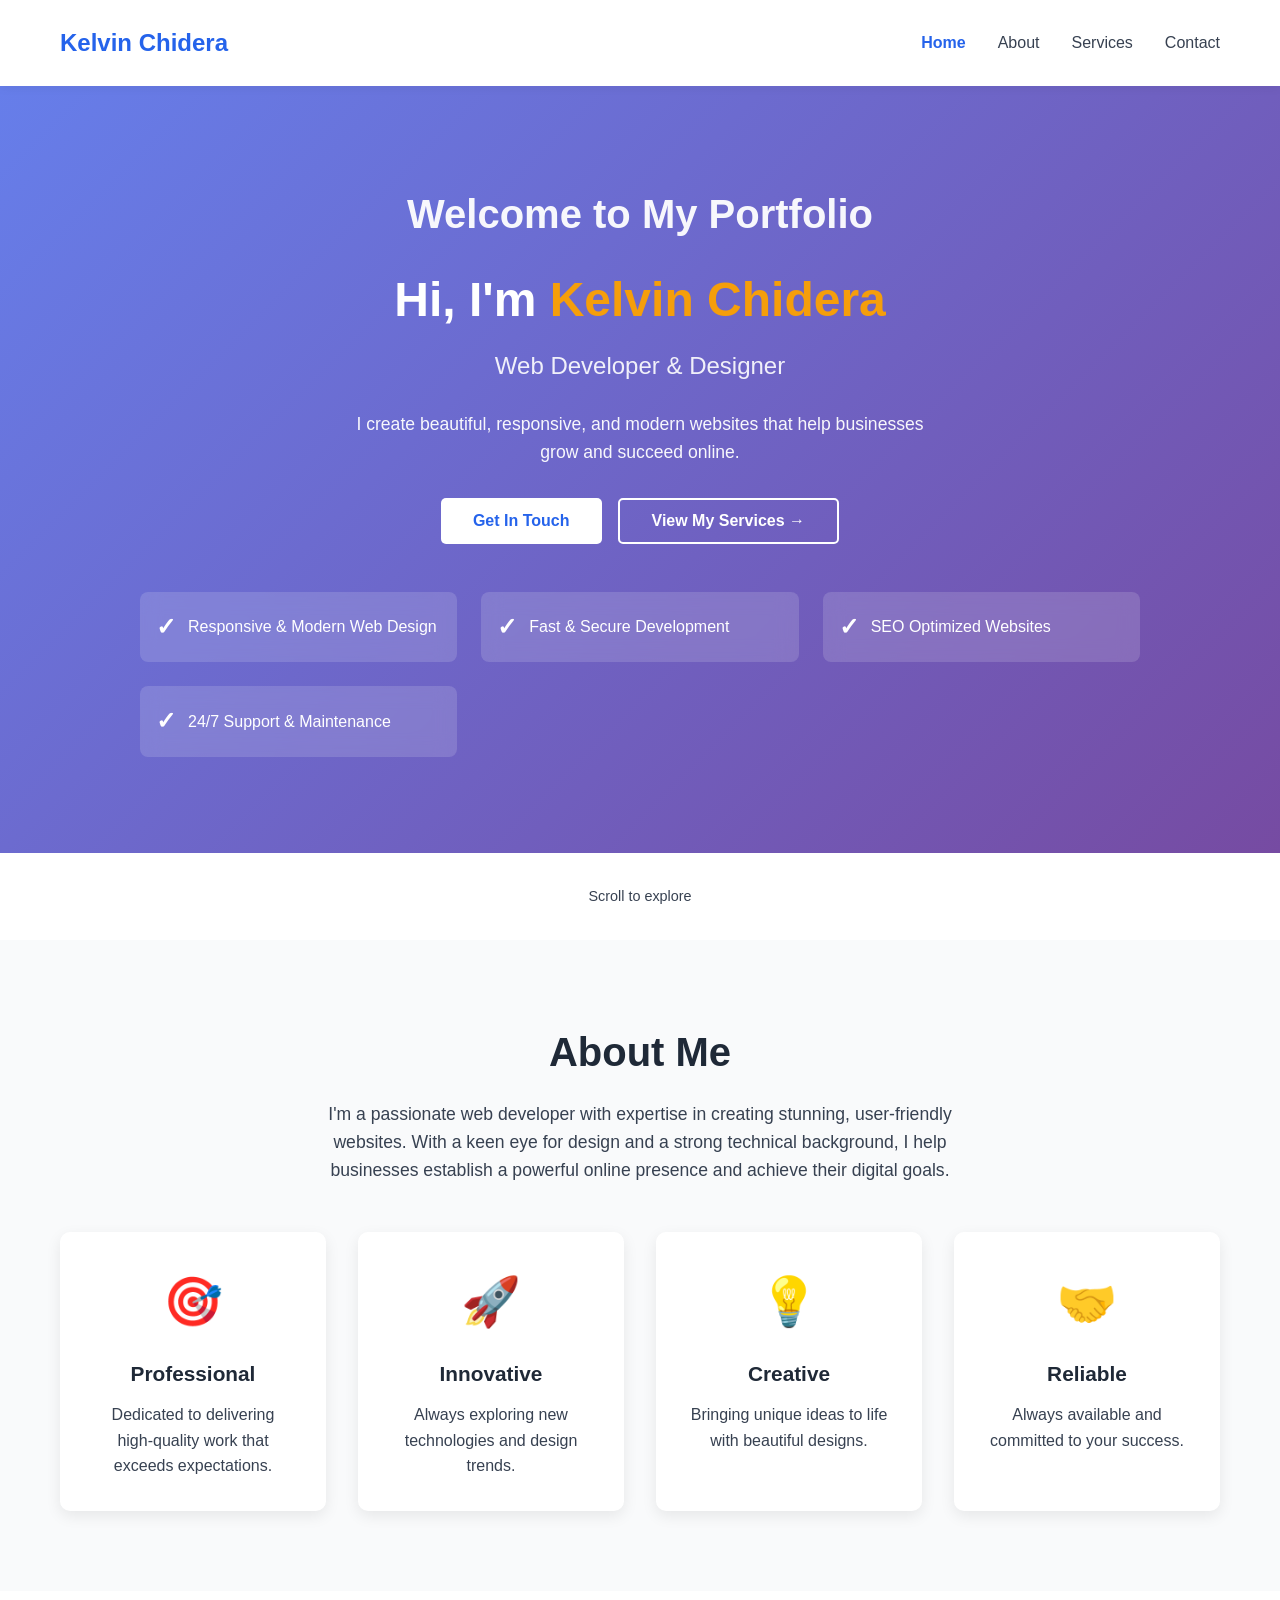
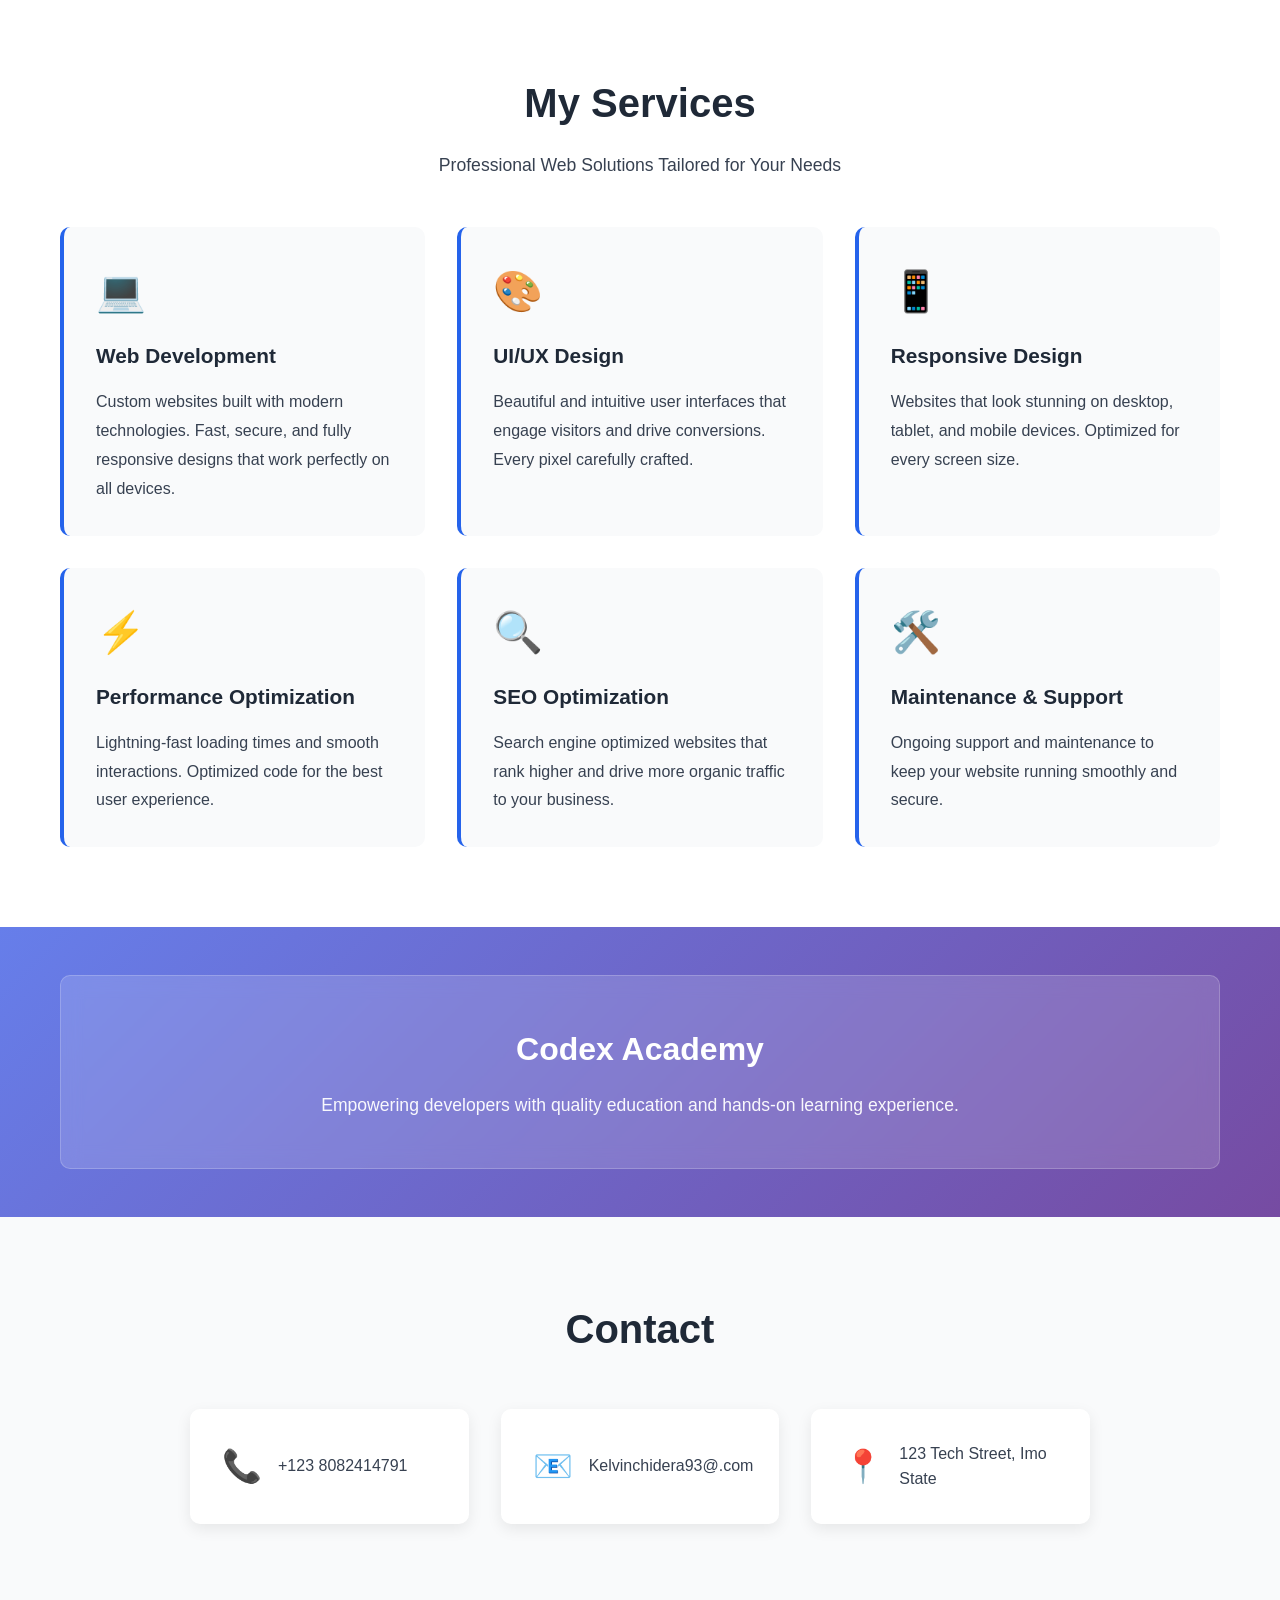
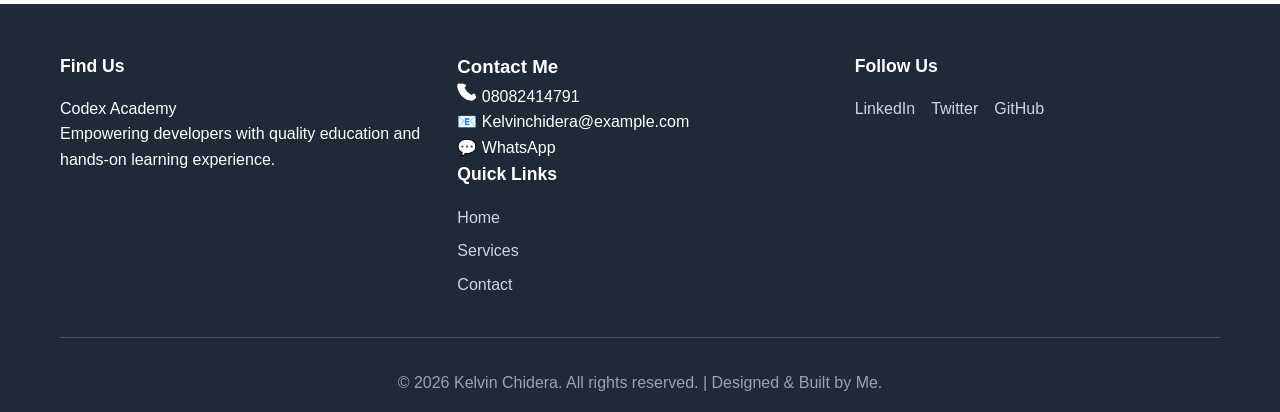
==== kelvin-portfolio/index.html @ 3f38eb5c "Update email address in index.html" ====
<!DOCTYPE html>
<html lang="en">
<head>
    <meta charset="UTF-8">
    <meta name="viewport" content="width=device-width, initial-scale=1.0">
    <meta name="description" content="Kelvin Chidera - Web Developer & Designer creating beautiful, responsive websites">
    <title>Kelvin Chidera - Web Developer & Designer Portfolio</title>
    <link rel="stylesheet" href="css/style.css">
</head>
    <body>
<body>
    <!-- Navigation -->
    <nav class="navbar">
        <div class="container">
            <div class="nav-wrapper">
                <div class="logo">Kelvin Chidera</div>
                <ul class="nav-menu">
                    <li><a href="#home">Home</a></li>
                    <li><a href="#about">About</a></li>
                    <li><a href="#services">Services</a></li>
                    <li><a href="#contact">Contact</a></li>
                </ul>
            </div>
        </div>
    </nav>

    <!-- Hero Section -->
    <section id="home" class="hero">
        <div class="container">
            <div class="hero-content">
                <h1 class="hero-title">Welcome to My Portfolio</h1>
                <p class="hero-subtitle">Hi, I'm <span>Kelvin Chidera</span></p>
                <p class="hero-description">Web Developer & Designer</p>
                <p class="hero-text">I create beautiful, responsive, and modern websites that help businesses grow and succeed online.</p>
                
                <div class="hero-buttons">
                    <button class="btn btn-primary">Get In Touch</button>
                    <button class="btn btn-secondary">View My Services →</button>
                </div>

                <div class="hero-features">
                    <div class="feature-item">
                        <span class="checkmark">✓</span>
                        <span>Responsive & Modern Web Design</span>
                    </div>
                    <div class="feature-item">
                        <span class="checkmark">✓</span>
                        <span>Fast & Secure Development</span>
                    </div>
                    <div class="feature-item">
                        <span class="checkmark">✓</span>
                        <span>SEO Optimized Websites</span>
                    </div>
                    <div class="feature-item">
                        <span class="checkmark">✓</span>
                        <span>24/7 Support & Maintenance</span>
                    </div>
                </div>
            </div>
        </div>
    </section>

    <!-- Scroll Indicator -->
    <div class="scroll-indicator">Scroll to explore</div>

    <!-- About Section -->
    <section id="about" class="about">
        <div class="container">
            <h2>About Me</h2>
            <p class="section-intro">I'm a passionate web developer with expertise in creating stunning, user-friendly websites. With a keen eye for design and a strong technical background, I help businesses establish a powerful online presence and achieve their digital goals.</p>
            
            <div class="about-grid">
                <div class="about-card">
                    <div class="icon">🎯</div>
                    <h3>Professional</h3>
                    <p>Dedicated to delivering high-quality work that exceeds expectations.</p>
                </div>
                <div class="about-card">
                    <div class="icon">🚀</div>
                    <h3>Innovative</h3>
                    <p>Always exploring new technologies and design trends.</p>
                </div>
                <div class="about-card">
                    <div class="icon">💡</div>
                    <h3>Creative</h3>
                    <p>Bringing unique ideas to life with beautiful designs.</p>
                </div>
                <div class="about-card">
                    <div class="icon">🤝</div>
                    <h3>Reliable</h3>
                    <p>Always available and committed to your success.</p>
                </div>
            </div>
        </div>
    </section>

    <!-- Services Section -->
    <section id="services" class="services">
        <div class="container">
            <h2>My Services</h2>
            <p class="section-intro">Professional Web Solutions Tailored for Your Needs</p>
            
            <div class="services-grid">
                <div class="service-card">
                    <div class="service-icon">💻</div>
                    <h3>Web Development</h3>
                    <p>Custom websites built with modern technologies. Fast, secure, and fully responsive designs that work perfectly on all devices.</p>
                </div>
                <div class="service-card">
                    <div class="service-icon">🎨</div>
                    <h3>UI/UX Design</h3>
                    <p>Beautiful and intuitive user interfaces that engage visitors and drive conversions. Every pixel carefully crafted.</p>
                </div>
                <div class="service-card">
                    <div class="service-icon">📱</div>
                    <h3>Responsive Design</h3>
                    <p>Websites that look stunning on desktop, tablet, and mobile devices. Optimized for every screen size.</p>
                </div>
                <div class="service-card">
                    <div class="service-icon">⚡</div>
                    <h3>Performance Optimization</h3>
                    <p>Lightning-fast loading times and smooth interactions. Optimized code for the best user experience.</p>
                </div>
                <div class="service-card">
                    <div class="service-icon">🔍</div>
                    <h3>SEO Optimization</h3>
                    <p>Search engine optimized websites that rank higher and drive more organic traffic to your business.</p>
                </div>
                <div class="service-card">
                    <div class="service-icon">🛠️</div>
                    <h3>Maintenance & Support</h3>
                    <p>Ongoing support and maintenance to keep your website running smoothly and secure.</p>
                </div>
            </div>
        </div>
    </section>

    <!-- Featured Section -->
    <section class="featured">
        <div class="container">
            <div class="featured-card">
                <h3>Codex Academy</h3>
                <p>Empowering developers with quality education and hands-on learning experience.</p>
            </div>
        </div>
    </section>

    <!-- Contact Section -->
    <section id="contact" class="contact">
        <div class="container">
            <h2>Contact</h2>
            <div class="contact-info">
                <div class="contact-item">
                    <span class="contact-icon">📞</span>
                    <span>+123 8082414791</span>
                </div>
                <div class="contact-item">
                    <span class="contact-icon">📧</span>
                    <span>Kelvinchidera93@.com</span>
                    
                </div>
                <div class="contact-item">
                    <span class="contact-icon">📍</span>
                    <span>123 Tech Street, Imo State</span>
                </div>
            </div>
        </div>
    </section>
   
    <!-- Footer -->
    <footer class="footer">
        <div class="container">
            <div class="footer-content">
                <div class="footer-section">
                    <h4>Find Us</h4>
                    <p>Codex Academy<br>Empowering developers with quality education and hands-on learning experience.</p>
                </div>
                <div class="footer-section">
                    <footer>

<h3>Contact Me</h3>

<p>
  <!-- Phone Icon -->
  <svg xmlns="http://www.w3.org/2000/svg"
  width="20" height="20"
  fill="currentColor"
  viewBox="0 0 16 16">
    <path d="M3.654 1.328a.678.678 0 0 1 .737-.15l2.522 1.01c.329.132.445.52.263.82l-1.096 1.83a11.72 11.72 0 0 0 5.516 5.516l1.83-1.096a.678.678 0 0 1 .82.263l1.01 2.522a.678.678 0 0 1-.15.737l-1.272 1.272c-.74.74-1.846 1.065-2.877.702C6.548 15.114.886 9.452.298 4.03c-.363-1.03-.038-2.137.702-2.877L3.654 1.328z"/>
  </svg>

  08082414791
</p>

<p>
  <!-- Email Icon -->
  📧 Kelvinchidera@example.com
</p>

<p>
  <!-- WhatsApp Icon -->
  💬 WhatsApp
</p>

</footer>
                    <h4>Quick Links</h4>
                    <ul>
                        <li><a href="#home">Home</a></li>
                        <li><a href="#services">Services</a></li>
                        <li><a href="#contact">Contact</a></li>
                    </ul>
                </div>
                <div class="footer-section">
                    <h4>Follow Us</h4>
                    <div class="social-links">
                        <a href="#">LinkedIn</a>
                        <a href="#">Twitter</a>
                        <a href="#">GitHub</a>
                    </div>
                </div>
            </div>
            <div class="footer-bottom">
                <p>&copy; 2026 Kelvin Chidera. All rights reserved. | Designed & Built by Me.</p>
            </div>
        </div>
    </footer>

    <script src="js/script.js"></script>
</body>
</html>
---- kelvin-portfolio/css/style.css ----
* {
    margin: 0;
    padding: 0;
    box-sizing: border-box;
}

:root {
    --primary-color: #2563eb;
    --primary-dark: #1e40af;
    --secondary-color: #1f2937;
    --accent-color: #f59e0b;
    --text-color: #374151;
    --light-bg: #f9fafb;
    --border-color: #e5e7eb;
    --white: #ffffff;
}

body {
    font-family: 'Segoe UI', Tahoma, Geneva, Verdana, sans-serif;
    line-height: 1.6;
    color: var(--text-color);
    background-color: var(--white);
}

.container {
    max-width: 1200px;
    margin: 0 auto;
    padding: 0 20px;
}

/* Navigation Bar */
.navbar {
    background: var(--white);
    box-shadow: 0 2px 10px rgba(0, 0, 0, 0.05);
    position: sticky;
    top: 0;
    z-index: 1000;
}

.nav-wrapper {
    display: flex;
    justify-content: space-between;
    align-items: center;
    padding: 1.5rem 0;
}

.logo {
    font-size: 1.5rem;
    font-weight: 700;
    color: var(--primary-color);
}

.nav-menu {
    display: flex;
    list-style: none;
    gap: 2rem;
}

.nav-menu a {
    text-decoration: none;
    color: var(--text-color);
    font-weight: 500;
    transition: color 0.3s ease;
}

.nav-menu a:hover {
    color: var(--primary-color);
}

/* Hero Section */
.hero {
    background: linear-gradient(135deg, #667eea 0%, #764ba2 100%);
    color: var(--white);
    padding: 6rem 0;
    text-align: center;
}

.hero-content {
    animation: fadeInUp 0.8s ease-out;
}

.hero-title {
    font-size: 2.5rem;
    margin-bottom: 1rem;
    opacity: 0.95;
}

.hero-subtitle {
    font-size: 3rem;
    font-weight: 700;
    margin-bottom: 0.5rem;
}

.hero-subtitle span {
    color: var(--accent-color);
}

.hero-description {
    font-size: 1.5rem;
    margin-bottom: 1.5rem;
    opacity: 0.9;
}

.hero-text {
    font-size: 1.1rem;
    margin-bottom: 2rem;
    max-width: 600px;
    margin-left: auto;
    margin-right: auto;
    opacity: 0.95;
}

.hero-buttons {
    display: flex;
    gap: 1rem;
    justify-content: center;
    margin-bottom: 3rem;
    flex-wrap: wrap;
}

.btn {
    padding: 0.75rem 2rem;
    border: none;
    border-radius: 5px;
    font-size: 1rem;
    font-weight: 600;
    cursor: pointer;
    transition: all 0.3s ease;
}

.btn-primary {
    background: var(--white);
    color: var(--primary-color);
}

.btn-primary:hover {
    transform: translateY(-2px);
    box-shadow: 0 10px 25px rgba(0, 0, 0, 0.2);
}

.btn-secondary {
    background: transparent;
    color: var(--white);
    border: 2px solid var(--white);
}

.btn-secondary:hover {
    background: var(--white);
    color: var(--primary-color);
    transform: translateY(-2px);
}

.hero-features {
    display: grid;
    grid-template-columns: repeat(auto-fit, minmax(250px, 1fr));
    gap: 1.5rem;
    margin-top: 3rem;
    max-width: 1000px;
    margin-left: auto;
    margin-right: auto;
}

.feature-item {
    display: flex;
    align-items: center;
    gap: 0.75rem;
    background: rgba(255, 255, 255, 0.15);
    padding: 1rem;
    border-radius: 8px;
    backdrop-filter: blur(10px);
}

.checkmark {
    font-size: 1.5rem;
    font-weight: bold;
}

/* Scroll Indicator */
.scroll-indicator {
    text-align: center;
    padding: 2rem;
    color: var(--text-color);
    font-size: 0.9rem;
    animation: bounce 2s infinite;
}

@keyframes bounce {
    0%, 100% { transform: translateY(0); }
    50% { transform: translateY(10px); }
}

/* About Section */
.about {
    padding: 5rem 0;
    background: var(--light-bg);
}

.about h2 {
    font-size: 2.5rem;
    margin-bottom: 1rem;
    color: var(--secondary-color);
    text-align: center;
}

.section-intro {
    text-align: center;
    font-size: 1.1rem;
    max-width: 700px;
    margin: 0 auto 3rem;
    color: var(--text-color);
}

.about-grid {
    display: grid;
    grid-template-columns: repeat(auto-fit, minmax(250px, 1fr));
    gap: 2rem;
}

.about-card {
    background: var(--white);
    padding: 2rem;
    border-radius: 10px;
    text-align: center;
    box-shadow: 0 5px 15px rgba(0, 0, 0, 0.08);
    transition: transform 0.3s ease;
}

.about-card:hover {
    transform: translateY(-5px);
}

.icon {
    font-size: 3rem;
    margin-bottom: 1rem;
}

.about-card h3 {
    color: var(--secondary-color);
    margin-bottom: 0.75rem;
    font-size: 1.3rem;
}

.about-card p {
    color: var(--text-color);
    line-height: 1.6;
}

/* Services Section */
.services {
    padding: 5rem 0;
    background: var(--white);
}

.services h2 {
    font-size: 2.5rem;
    margin-bottom: 1rem;
    color: var(--secondary-color);
    text-align: center;
}

.services-grid {
    display: grid;
    grid-template-columns: repeat(auto-fit, minmax(300px, 1fr));
    gap: 2rem;
    margin-top: 3rem;
}

.service-card {
    background: var(--light-bg);
    padding: 2rem;
    border-radius: 10px;
    border-left: 4px solid var(--primary-color);
    transition: all 0.3s ease;
}

.service-card:hover {
    box-shadow: 0 10px 30px rgba(0, 0, 0, 0.1);
    transform: translateY(-5px);
}

.service-icon {
    font-size: 2.5rem;
    margin-bottom: 1rem;
}

.service-card h3 {
    color: var(--secondary-color);
    margin-bottom: 1rem;
    font-size: 1.3rem;
}

.service-card p {
    color: var(--text-color);
    line-height: 1.8;
}

/* Featured Section */
.featured {
    background: linear-gradient(135deg, #667eea 0%, #764ba2 100%);
    padding: 3rem 0;
}

.featured-card {
    background: rgba(255, 255, 255, 0.15);
    backdrop-filter: blur(10px);
    padding: 3rem;
    border-radius: 10px;
    text-align: center;
    color: var(--white);
    border: 1px solid rgba(255, 255, 255, 0.2);
}

.featured-card h3 {
    font-size: 2rem;
    margin-bottom: 1rem;
}

.featured-card p {
    font-size: 1.1rem;
    opacity: 0.95;
}

/* Contact Section */
.contact {
    padding: 5rem 0;
    background: var(--light-bg);
}

.contact h2 {
    font-size: 2.5rem;
    margin-bottom: 3rem;
    color: var(--secondary-color);
    text-align: center;
}

.contact-info {
    display: grid;
    grid-template-columns: repeat(auto-fit, minmax(250px, 1fr));
    gap: 2rem;
    max-width: 900px;
    margin: 0 auto;
}

.contact-item {
    display: flex;
    align-items: center;
    gap: 1rem;
    background: var(--white);
    padding: 2rem;
    border-radius: 10px;
    box-shadow: 0 5px 15px rgba(0, 0, 0, 0.08);
}

.contact-icon {
    font-size: 2rem;
}

/* Footer */
.footer {
    background: var(--secondary-color);
    color: var(--white);
    padding: 3rem 0 1rem;
}

.footer-content {
    display: grid;
    grid-template-columns: repeat(auto-fit, minmax(250px, 1fr));
    gap: 2rem;
    margin-bottom: 2rem;
}

.footer-section h4 {
    margin-bottom: 1rem;
    font-size: 1.1rem;
}

.footer-section ul {
    list-style: none;
}

.footer-section a {
    color: #d1d5db;
    text-decoration: none;
    transition: color 0.3s ease;
    display: inline-block;
    margin-bottom: 0.5rem;
}

.footer-section a:hover {
    color: var(--accent-color);
}

.social-links {
    display: flex;
    gap: 1rem;
}

.footer-bottom {
    text-align: center;
    padding-top: 2rem;
    border-top: 1px solid #4b5563;
    color: #9ca3af;
}

/* Animations */
@keyframes fadeInUp {
    from {
        opacity: 0;
        transform: translateY(30px);
    }
    to {
        opacity: 1;
        transform: translateY(0);
    }
}

/* Responsive Design */
@media (max-width: 768px) {
    .nav-menu {
        gap: 1rem;
        font-size: 0.9rem;
    }

    .hero {
        padding: 4rem 0;
    }

    .hero-title {
        font-size: 2rem;
    }

    .hero-subtitle {
        font-size: 2rem;
    }

    .hero-description {
        font-size: 1.2rem;
    }

    .hero-buttons {
        flex-direction: column;
    }

    .btn {
        width: 100%;
    }

    .about h2,
    .services h2,
    .contact h2 {
        font-size: 2rem;
    }

    .about-grid,
    .services-grid {
        grid-template-columns: 1fr;
    }

    .hero-features {
        grid-template-columns: 1fr;
    }
}

@media (max-width: 480px) {
    .logo {
        font-size: 1.2rem;
    }

    .nav-menu {
        display: none;
    }

    .hero-title {
        font-size: 1.5rem;
    }

    .hero-subtitle {
        font-size: 1.8rem;
    }

    .hero-description {
        font-size: 1rem;
    }

    .about h2,
    .services h2,
    .contact h2 {
        font-size: 1.5rem;
    }

    .featured-card {
        padding: 2rem;
    }
}
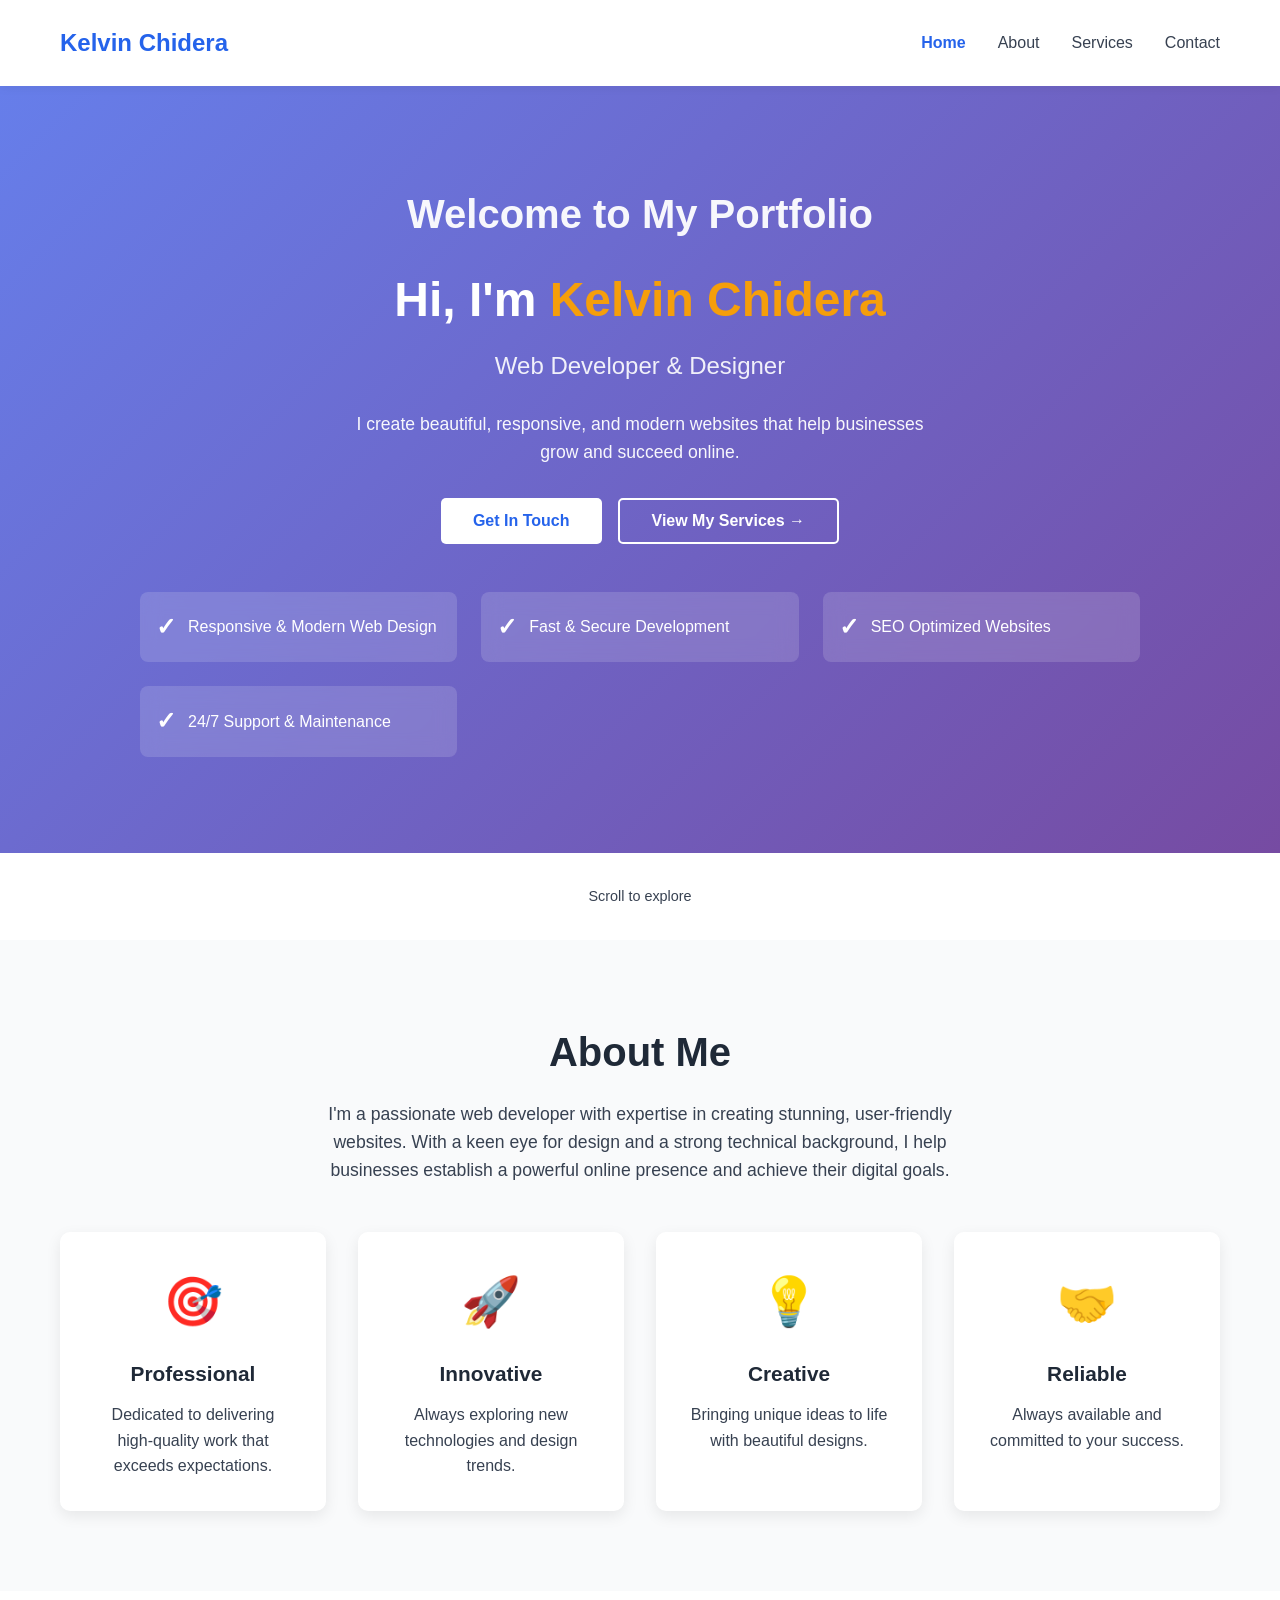
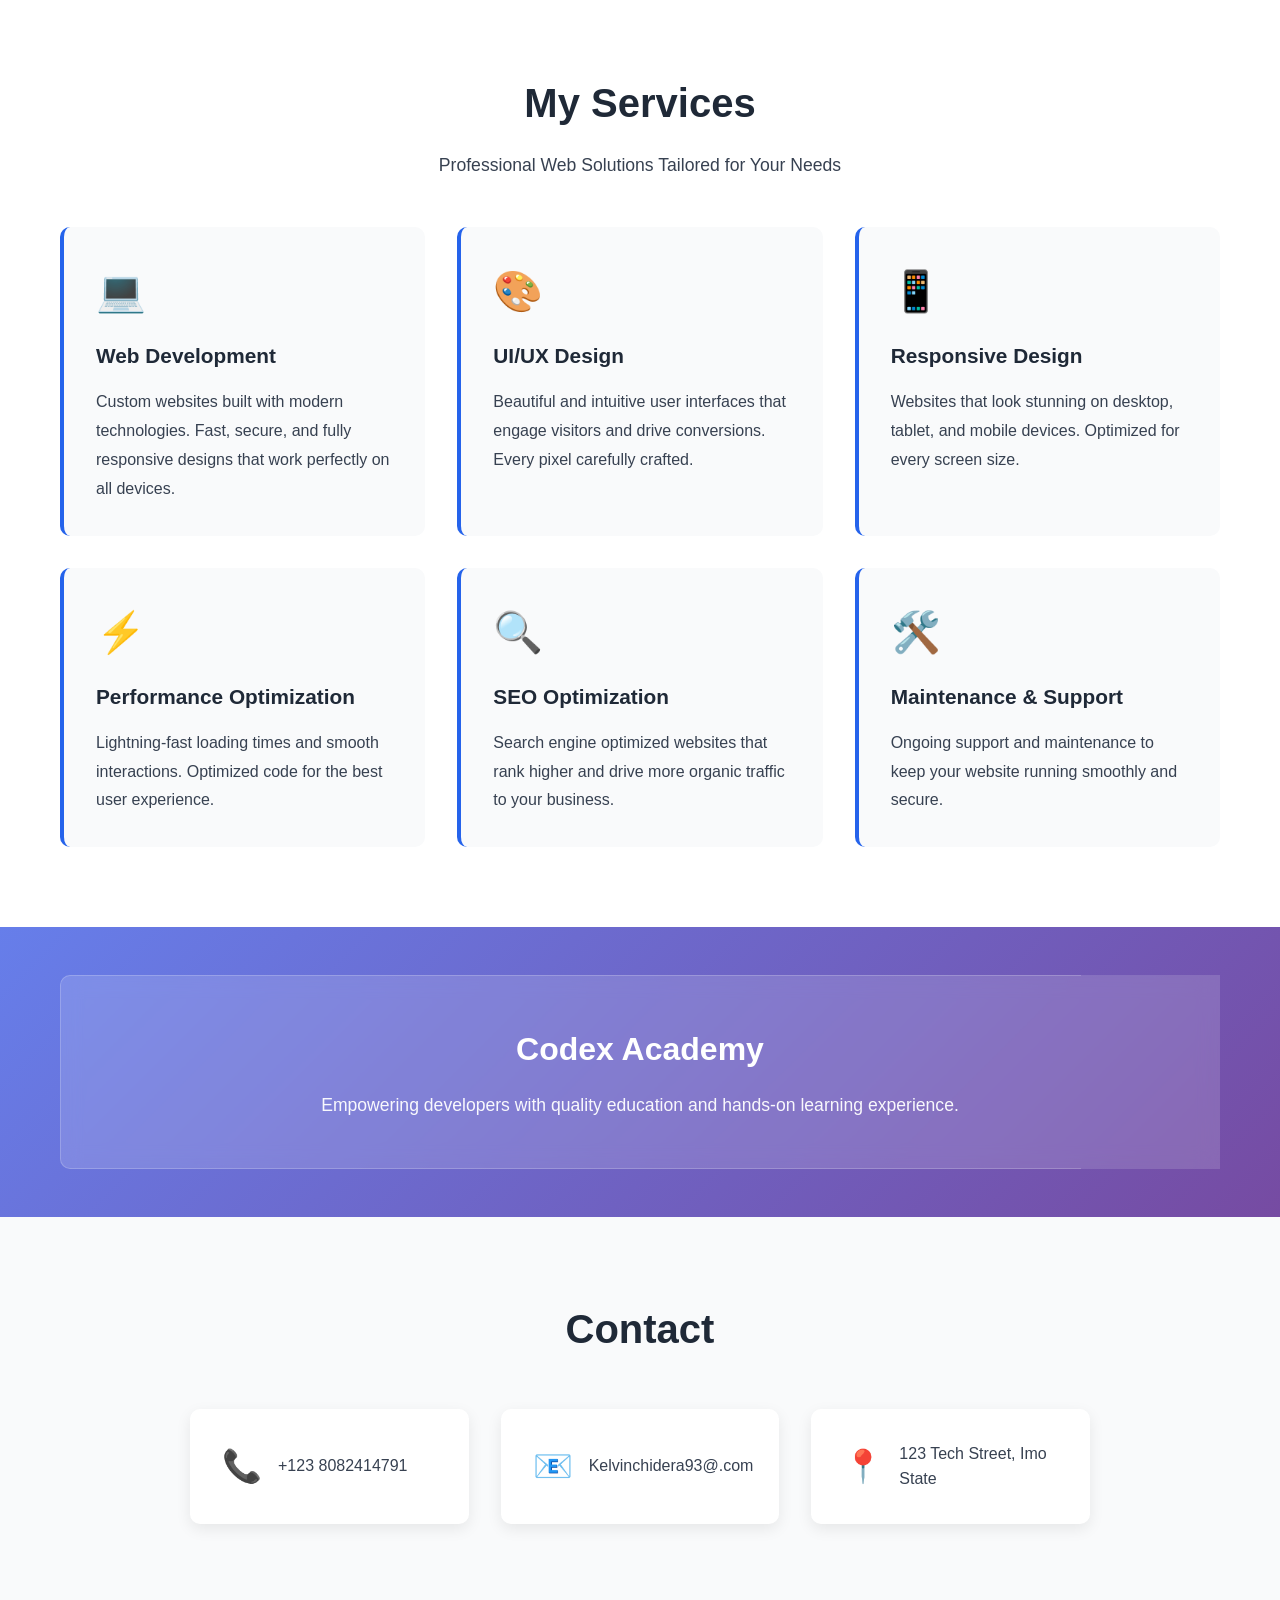
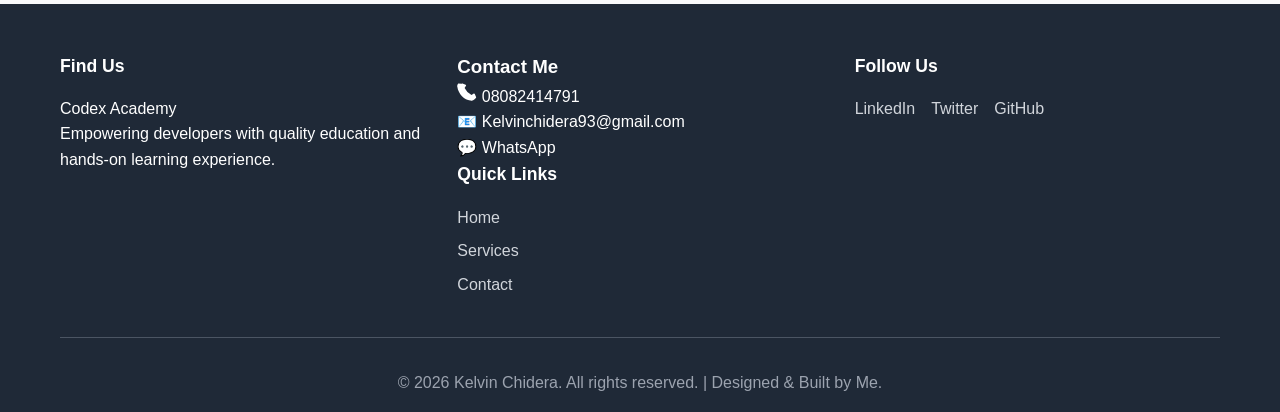
==== commit 19eb7138: "Update email address in index.html" ====
--- a/kelvin-portfolio/index.html
+++ b/kelvin-portfolio/index.html
@@ -194,7 +194,7 @@
 
 <p>
   <!-- Email Icon -->
-  📧 Kelvinchidera@example.com
+  📧 Kelvinchidera93@gmail.com
 </p>
 
 <p>
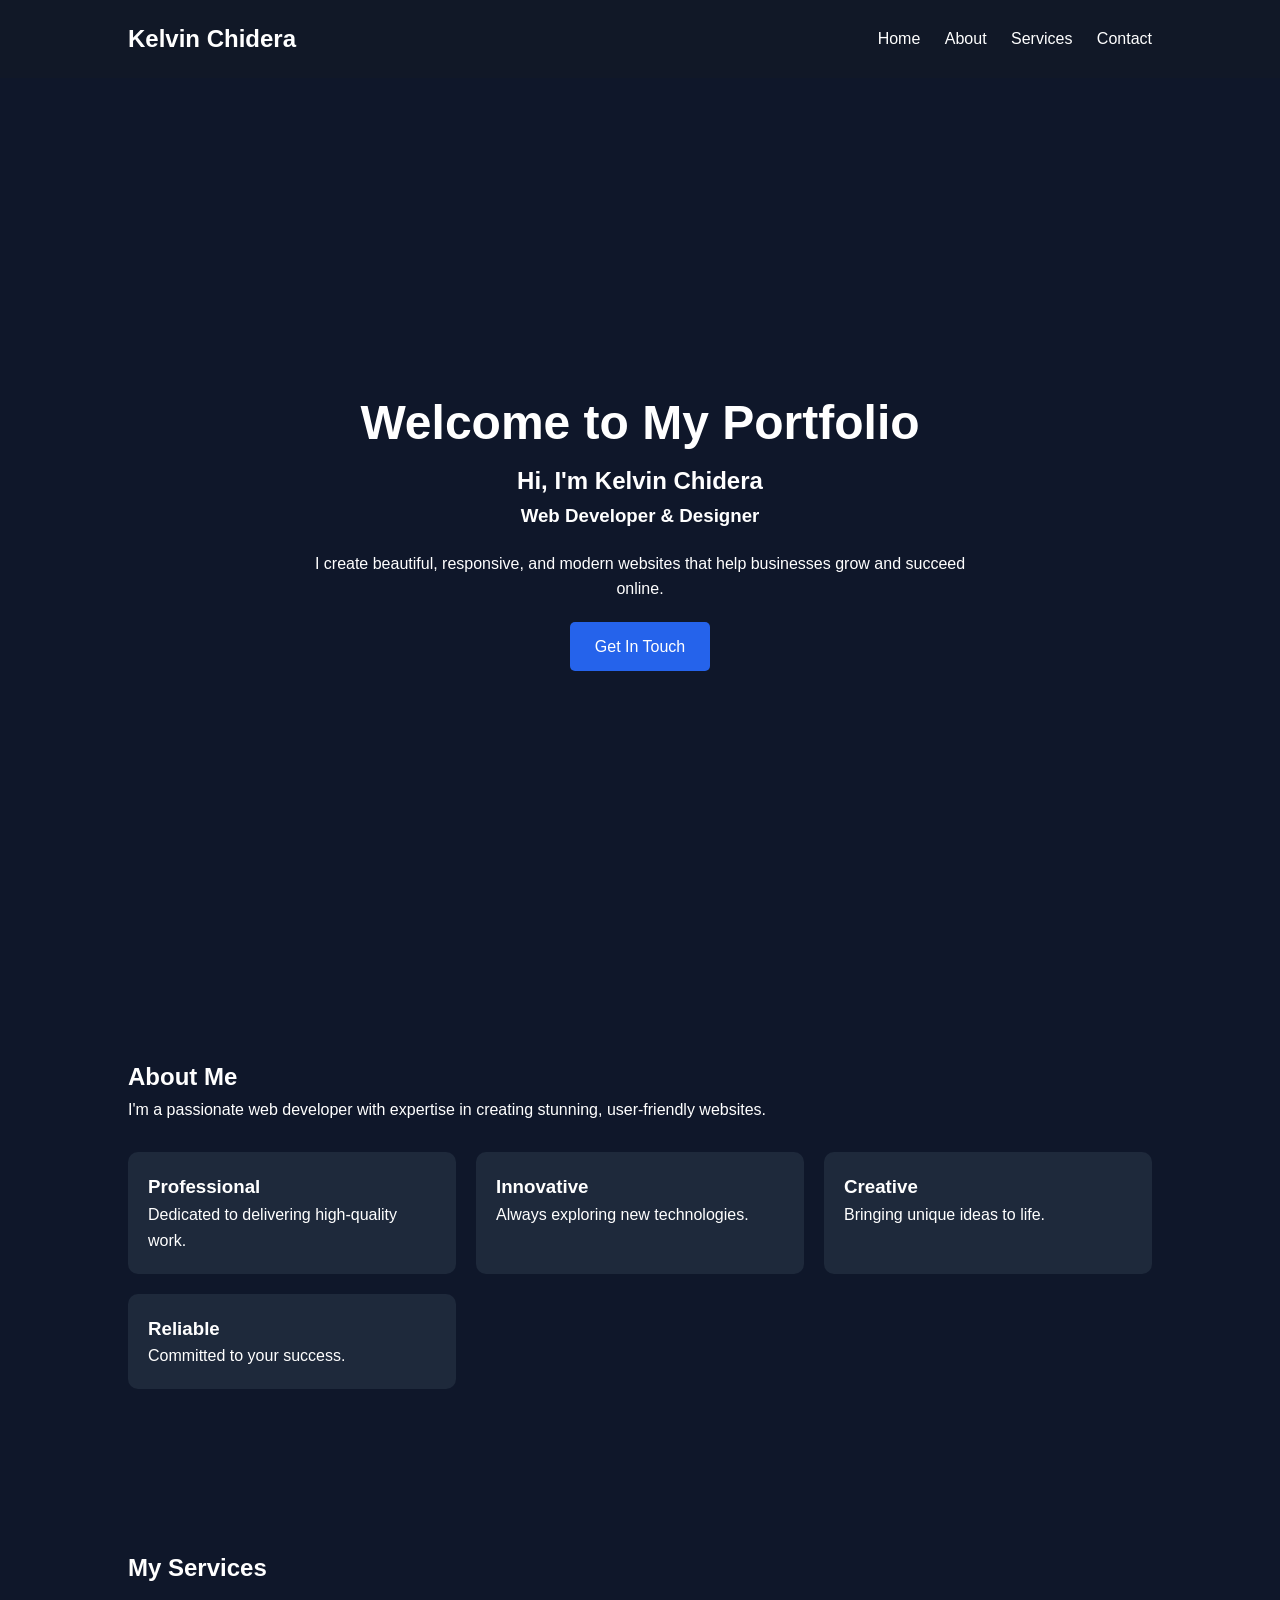
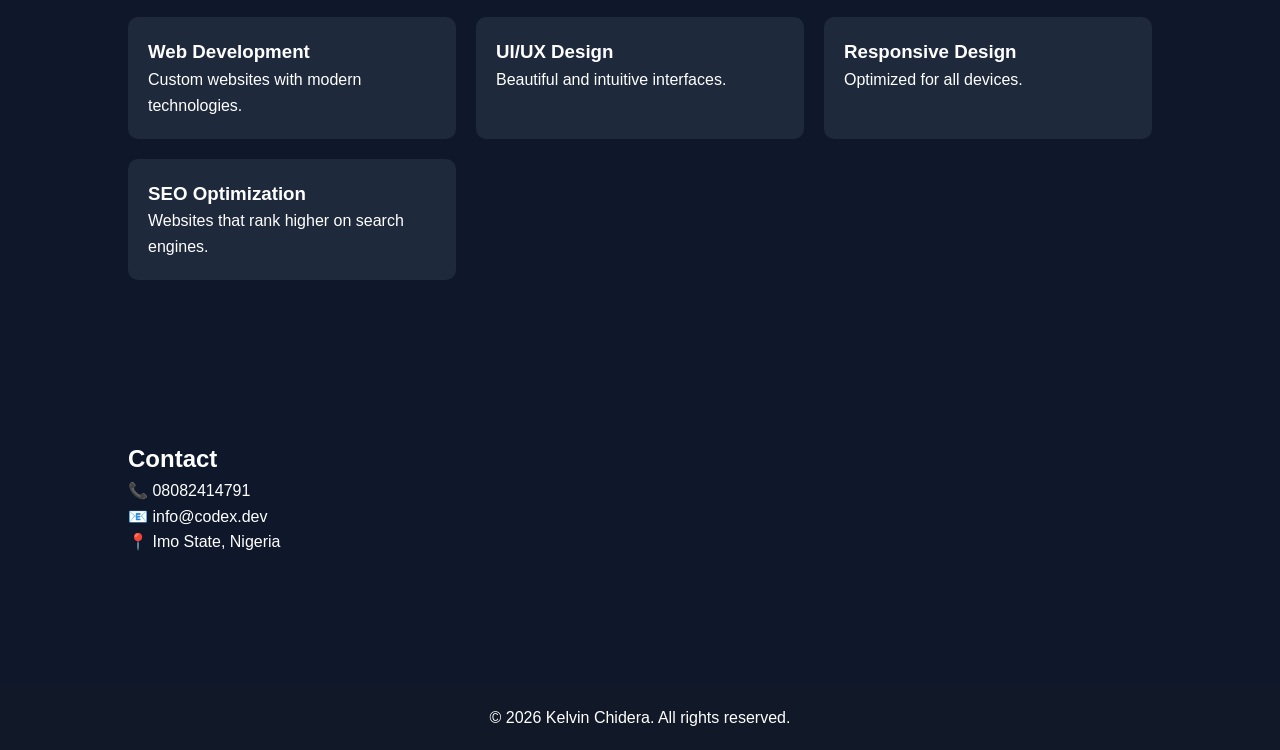
==== commit 753443b0: "Refactor portfolio HTML structure and styles Updated the HTML structure and styles for the portfolio" ====
--- a/kelvin-portfolio/index.html
+++ b/kelvin-portfolio/index.html
@@ -1,230 +1,199 @@
 <!DOCTYPE html>
 <html lang="en">
 <head>
-    <meta charset="UTF-8">
-    <meta name="viewport" content="width=device-width, initial-scale=1.0">
-    <meta name="description" content="Kelvin Chidera - Web Developer & Designer creating beautiful, responsive websites">
-    <title>Kelvin Chidera - Web Developer & Designer Portfolio</title>
-    <link rel="stylesheet" href="css/style.css">
+  <meta charset="UTF-8" />
+  <meta name="viewport" content="width=device-width, initial-scale=1.0" />
+  <title>Kelvin Chidera Portfolio</title>
+
+  <style>
+    *{
+      margin:0;
+      padding:0;
+      box-sizing:border-box;
+      font-family:Arial, sans-serif;
+    }
+
+    body{
+      background:#0f172a;
+      color:white;
+      line-height:1.6;
+    }
+
+    header{
+      display:flex;
+      justify-content:space-between;
+      align-items:center;
+      padding:20px 10%;
+      background:#111827;
+      position:sticky;
+      top:0;
+    }
+
+    nav a{
+      color:white;
+      text-decoration:none;
+      margin-left:20px;
+    }
+
+    .hero{
+      height:100vh;
+      display:flex;
+      flex-direction:column;
+      justify-content:center;
+      align-items:center;
+      text-align:center;
+      padding:20px;
+    }
+
+    .hero h1{
+      font-size:3rem;
+    }
+
+    .hero p{
+      max-width:700px;
+      margin-top:20px;
+    }
+
+    .btn{
+      display:inline-block;
+      margin-top:20px;
+      padding:12px 25px;
+      background:#2563eb;
+      color:white;
+      text-decoration:none;
+      border-radius:5px;
+    }
+
+    section{
+      padding:80px 10%;
+    }
+
+    .services{
+      display:grid;
+      grid-template-columns:repeat(auto-fit,minmax(250px,1fr));
+      gap:20px;
+      margin-top:30px;
+    }
+
+    .card{
+      background:#1e293b;
+      padding:20px;
+      border-radius:10px;
+    }
+
+    footer{
+      background:#111827;
+      text-align:center;
+      padding:20px;
+      margin-top:50px;
+    }
+  </style>
 </head>
-    <body>
+
 <body>
-    <!-- Navigation -->
-    <nav class="navbar">
-        <div class="container">
-            <div class="nav-wrapper">
-                <div class="logo">Kelvin Chidera</div>
-                <ul class="nav-menu">
-                    <li><a href="#home">Home</a></li>
-                    <li><a href="#about">About</a></li>
-                    <li><a href="#services">Services</a></li>
-                    <li><a href="#contact">Contact</a></li>
-                </ul>
-            </div>
-        </div>
+
+  <!-- HEADER -->
+  <header>
+    <h2>Kelvin Chidera</h2>
+
+    <nav>
+      <a href="#home">Home</a>
+      <a href="#about">About</a>
+      <a href="#services">Services</a>
+      <a href="#contact">Contact</a>
     </nav>
+  </header>
 
-    <!-- Hero Section -->
-    <section id="home" class="hero">
-        <div class="container">
-            <div class="hero-content">
-                <h1 class="hero-title">Welcome to My Portfolio</h1>
-                <p class="hero-subtitle">Hi, I'm <span>Kelvin Chidera</span></p>
-                <p class="hero-description">Web Developer & Designer</p>
-                <p class="hero-text">I create beautiful, responsive, and modern websites that help businesses grow and succeed online.</p>
-                
-                <div class="hero-buttons">
-                    <button class="btn btn-primary">Get In Touch</button>
-                    <button class="btn btn-secondary">View My Services →</button>
-                </div>
+  <!-- HERO SECTION -->
+  <section class="hero" id="home">
+    <h1>Welcome to My Portfolio</h1>
 
-                <div class="hero-features">
-                    <div class="feature-item">
-                        <span class="checkmark">✓</span>
-                        <span>Responsive & Modern Web Design</span>
-                    </div>
-                    <div class="feature-item">
-                        <span class="checkmark">✓</span>
-                        <span>Fast & Secure Development</span>
-                    </div>
-                    <div class="feature-item">
-                        <span class="checkmark">✓</span>
-                        <span>SEO Optimized Websites</span>
-                    </div>
-                    <div class="feature-item">
-                        <span class="checkmark">✓</span>
-                        <span>24/7 Support & Maintenance</span>
-                    </div>
-                </div>
-            </div>
-        </div>
-    </section>
+    <h2>Hi, I'm Kelvin Chidera</h2>
 
-    <!-- Scroll Indicator -->
-    <div class="scroll-indicator">Scroll to explore</div>
+    <h3>Web Developer & Designer</h3>
 
-    <!-- About Section -->
-    <section id="about" class="about">
-        <div class="container">
-            <h2>About Me</h2>
-            <p class="section-intro">I'm a passionate web developer with expertise in creating stunning, user-friendly websites. With a keen eye for design and a strong technical background, I help businesses establish a powerful online presence and achieve their digital goals.</p>
-            
-            <div class="about-grid">
-                <div class="about-card">
-                    <div class="icon">🎯</div>
-                    <h3>Professional</h3>
-                    <p>Dedicated to delivering high-quality work that exceeds expectations.</p>
-                </div>
-                <div class="about-card">
-                    <div class="icon">🚀</div>
-                    <h3>Innovative</h3>
-                    <p>Always exploring new technologies and design trends.</p>
-                </div>
-                <div class="about-card">
-                    <div class="icon">💡</div>
-                    <h3>Creative</h3>
-                    <p>Bringing unique ideas to life with beautiful designs.</p>
-                </div>
-                <div class="about-card">
-                    <div class="icon">🤝</div>
-                    <h3>Reliable</h3>
-                    <p>Always available and committed to your success.</p>
-                </div>
-            </div>
-        </div>
-    </section>
+    <p>
+      I create beautiful, responsive, and modern websites
+      that help businesses grow and succeed online.
+    </p>
 
-    <!-- Services Section -->
-    <section id="services" class="services">
-        <div class="container">
-            <h2>My Services</h2>
-            <p class="section-intro">Professional Web Solutions Tailored for Your Needs</p>
-            
-            <div class="services-grid">
-                <div class="service-card">
-                    <div class="service-icon">💻</div>
-                    <h3>Web Development</h3>
-                    <p>Custom websites built with modern technologies. Fast, secure, and fully responsive designs that work perfectly on all devices.</p>
-                </div>
-                <div class="service-card">
-                    <div class="service-icon">🎨</div>
-                    <h3>UI/UX Design</h3>
-                    <p>Beautiful and intuitive user interfaces that engage visitors and drive conversions. Every pixel carefully crafted.</p>
-                </div>
-                <div class="service-card">
-                    <div class="service-icon">📱</div>
-                    <h3>Responsive Design</h3>
-                    <p>Websites that look stunning on desktop, tablet, and mobile devices. Optimized for every screen size.</p>
-                </div>
-                <div class="service-card">
-                    <div class="service-icon">⚡</div>
-                    <h3>Performance Optimization</h3>
-                    <p>Lightning-fast loading times and smooth interactions. Optimized code for the best user experience.</p>
-                </div>
-                <div class="service-card">
-                    <div class="service-icon">🔍</div>
-                    <h3>SEO Optimization</h3>
-                    <p>Search engine optimized websites that rank higher and drive more organic traffic to your business.</p>
-                </div>
-                <div class="service-card">
-                    <div class="service-icon">🛠️</div>
-                    <h3>Maintenance & Support</h3>
-                    <p>Ongoing support and maintenance to keep your website running smoothly and secure.</p>
-                </div>
-            </div>
-        </div>
-    </section>
+    <a href="#contact" class="btn">Get In Touch</a>
+  </section>
 
-    <!-- Featured Section -->
-    <section class="featured">
-        <div class="container">
-            <div class="featured-card">
-                <h3>Codex Academy</h3>
-                <p>Empowering developers with quality education and hands-on learning experience.</p>
-            </div>
-        </div>
-    </section>
+  <!-- ABOUT -->
+  <section id="about">
+    <h2>About Me</h2>
 
-    <!-- Contact Section -->
-    <section id="contact" class="contact">
-        <div class="container">
-            <h2>Contact</h2>
-            <div class="contact-info">
-                <div class="contact-item">
-                    <span class="contact-icon">📞</span>
-                    <span>+123 8082414791</span>
-                </div>
-                <div class="contact-item">
-                    <span class="contact-icon">📧</span>
-                    <span>Kelvinchidera93@.com</span>
-                    
-                </div>
-                <div class="contact-item">
-                    <span class="contact-icon">📍</span>
-                    <span>123 Tech Street, Imo State</span>
-                </div>
-            </div>
-        </div>
-    </section>
-   
-    <!-- Footer -->
-    <footer class="footer">
-        <div class="container">
-            <div class="footer-content">
-                <div class="footer-section">
-                    <h4>Find Us</h4>
-                    <p>Codex Academy<br>Empowering developers with quality education and hands-on learning experience.</p>
-                </div>
-                <div class="footer-section">
-                    <footer>
+    <p>
+      I'm a passionate web developer with expertise in creating
+      stunning, user-friendly websites.
+    </p>
 
-<h3>Contact Me</h3>
+    <div class="services">
+      <div class="card">
+        <h3>Professional</h3>
+        <p>Dedicated to delivering high-quality work.</p>
+      </div>
 
-<p>
-  <!-- Phone Icon -->
-  <svg xmlns="http://www.w3.org/2000/svg"
-  width="20" height="20"
-  fill="currentColor"
-  viewBox="0 0 16 16">
-    <path d="M3.654 1.328a.678.678 0 0 1 .737-.15l2.522 1.01c.329.132.445.52.263.82l-1.096 1.83a11.72 11.72 0 0 0 5.516 5.516l1.83-1.096a.678.678 0 0 1 .82.263l1.01 2.522a.678.678 0 0 1-.15.737l-1.272 1.272c-.74.74-1.846 1.065-2.877.702C6.548 15.114.886 9.452.298 4.03c-.363-1.03-.038-2.137.702-2.877L3.654 1.328z"/>
-  </svg>
+      <div class="card">
+        <h3>Innovative</h3>
+        <p>Always exploring new technologies.</p>
+      </div>
 
-  08082414791
-</p>
+      <div class="card">
+        <h3>Creative</h3>
+        <p>Bringing unique ideas to life.</p>
+      </div>
 
-<p>
-  <!-- Email Icon -->
-  📧 Kelvinchidera93@gmail.com
-</p>
+      <div class="card">
+        <h3>Reliable</h3>
+        <p>Committed to your success.</p>
+      </div>
+    </div>
+  </section>
 
-<p>
-  <!-- WhatsApp Icon -->
-  💬 WhatsApp
-</p>
+  <!-- SERVICES -->
+  <section id="services">
+    <h2>My Services</h2>
 
-</footer>
-                    <h4>Quick Links</h4>
-                    <ul>
-                        <li><a href="#home">Home</a></li>
-                        <li><a href="#services">Services</a></li>
-                        <li><a href="#contact">Contact</a></li>
-                    </ul>
-                </div>
-                <div class="footer-section">
-                    <h4>Follow Us</h4>
-                    <div class="social-links">
-                        <a href="#">LinkedIn</a>
-                        <a href="#">Twitter</a>
-                        <a href="#">GitHub</a>
-                    </div>
-                </div>
-            </div>
-            <div class="footer-bottom">
-                <p>&copy; 2026 Kelvin Chidera. All rights reserved. | Designed & Built by Me.</p>
-            </div>
-        </div>
-    </footer>
+    <div class="services">
 
-    <script src="js/script.js"></script>
+      <div class="card">
+        <h3>Web Development</h3>
+        <p>Custom websites with modern technologies.</p>
+      </div>
+
+      <div class="card">
+        <h3>UI/UX Design</h3>
+        <p>Beautiful and intuitive interfaces.</p>
+      </div>
+
+      <div class="card">
+        <h3>Responsive Design</h3>
+        <p>Optimized for all devices.</p>
+      </div>
+
+      <div class="card">
+        <h3>SEO Optimization</h3>
+        <p>Websites that rank higher on search engines.</p>
+      </div>
+
+    </div>
+  </section>
+
+  <!-- CONTACT -->
+  <section id="contact">
+    <h2>Contact</h2>
+
+    <p>📞 08082414791</p>
+    <p>📧 info@codex.dev</p>
+    <p>📍 Imo State, Nigeria</p>
+  </section>
+
+  <!-- FOOTER -->
+  <footer>
+    <p>© 2026 Kelvin Chidera. All rights reserved.</p>
+  </footer>
+
 </body>
 </html>
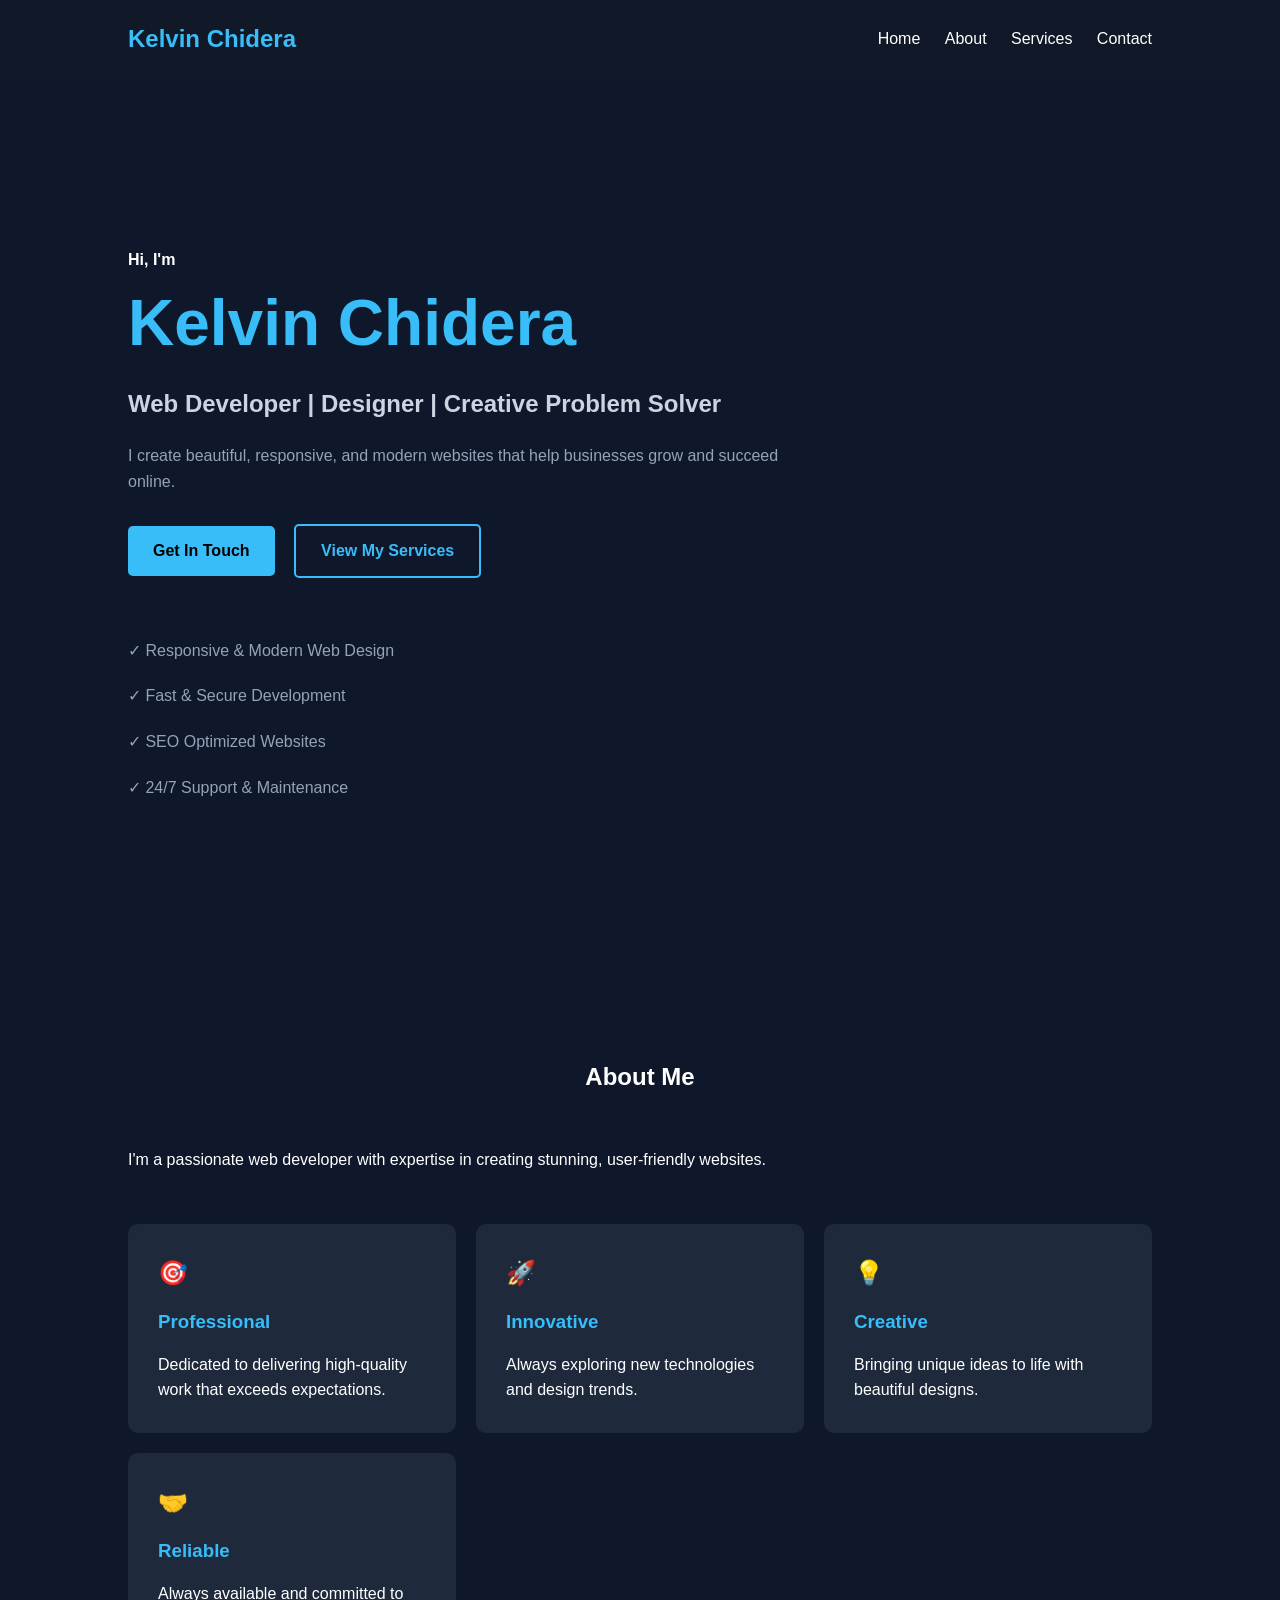
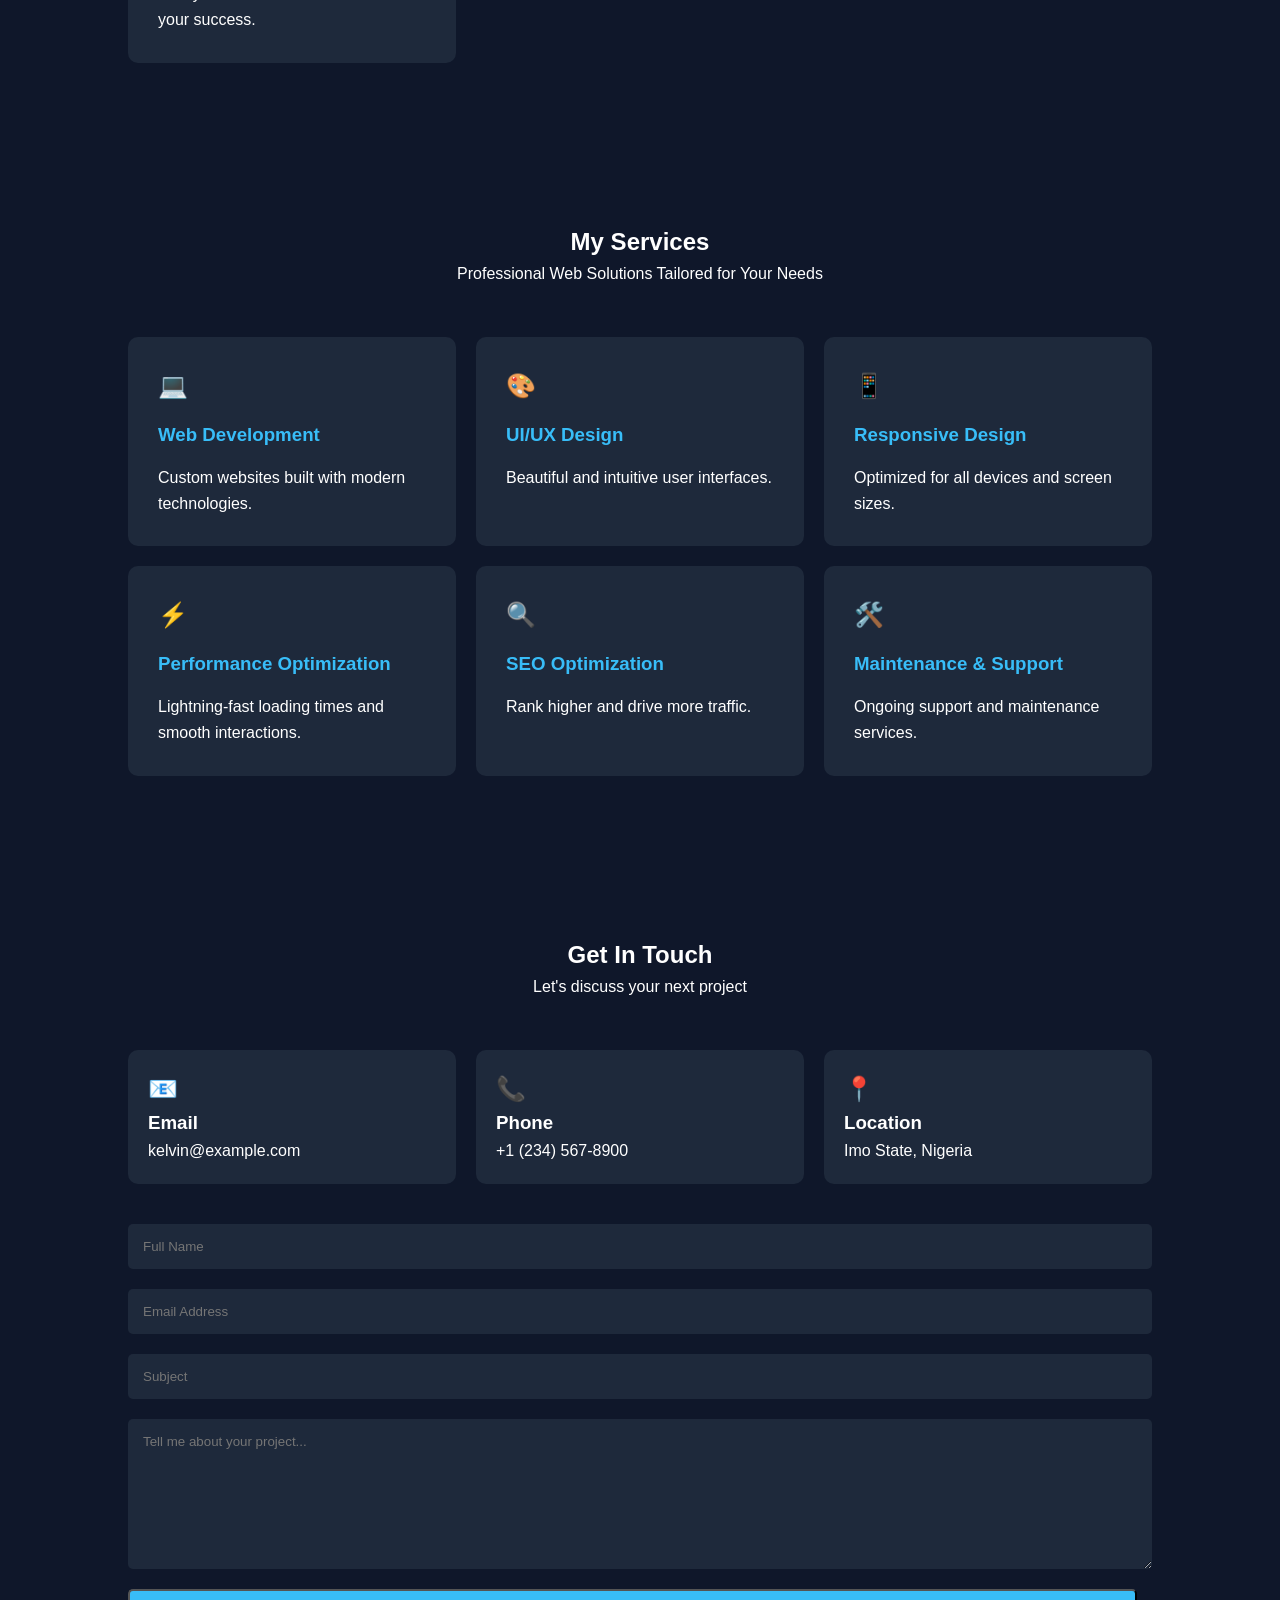
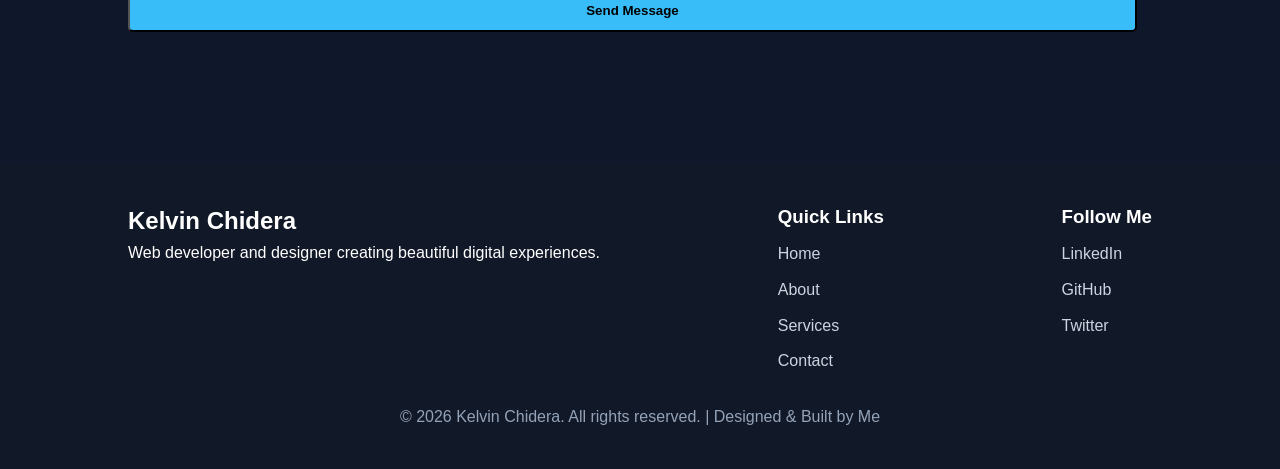
==== commit ea431b6d: "Refactor HTML structure and styles for portfolio" ====
--- a/kelvin-portfolio/index.html
+++ b/kelvin-portfolio/index.html
@@ -1,11 +1,12 @@
 <!DOCTYPE html>
 <html lang="en">
 <head>
-  <meta charset="UTF-8" />
-  <meta name="viewport" content="width=device-width, initial-scale=1.0" />
+  <meta charset="UTF-8">
+  <meta name="viewport" content="width=device-width, initial-scale=1.0">
   <title>Kelvin Chidera Portfolio</title>
 
   <style>
+
     *{
       margin:0;
       padding:0;
@@ -27,66 +28,168 @@
       background:#111827;
       position:sticky;
       top:0;
+      z-index:1000;
+    }
+
+    header h2{
+      color:#38bdf8;
     }
 
     nav a{
       color:white;
       text-decoration:none;
       margin-left:20px;
+      transition:0.3s;
+    }
+
+    nav a:hover{
+      color:#38bdf8;
     }
 
     .hero{
-      height:100vh;
+      min-height:100vh;
       display:flex;
       flex-direction:column;
       justify-content:center;
-      align-items:center;
-      text-align:center;
-      padding:20px;
+      padding:0 10%;
     }
 
     .hero h1{
-      font-size:3rem;
+      font-size:4rem;
+      color:#38bdf8;
+    }
+
+    .hero h3{
+      margin-top:10px;
+      font-size:1.5rem;
+      color:#cbd5e1;
     }
 
     .hero p{
+      margin-top:20px;
       max-width:700px;
-      margin-top:20px;
+      color:#94a3b8;
+    }
+
+    .buttons{
+      margin-top:30px;
     }
 
     .btn{
       display:inline-block;
-      margin-top:20px;
       padding:12px 25px;
-      background:#2563eb;
-      color:white;
+      background:#38bdf8;
+      color:black;
       text-decoration:none;
       border-radius:5px;
+      margin-right:15px;
+      font-weight:bold;
+    }
+
+    .btn-outline{
+      border:2px solid #38bdf8;
+      color:#38bdf8;
+      background:transparent;
+    }
+
+    .features{
+      margin-top:40px;
+    }
+
+    .features p{
+      margin-bottom:10px;
     }
 
     section{
       padding:80px 10%;
     }
 
-    .services{
+    .section-title{
+      text-align:center;
+      margin-bottom:50px;
+    }
+
+    .cards{
       display:grid;
       grid-template-columns:repeat(auto-fit,minmax(250px,1fr));
       gap:20px;
-      margin-top:30px;
     }
 
     .card{
+      background:#1e293b;
+      padding:30px;
+      border-radius:10px;
+      transition:0.3s;
+    }
+
+    .card:hover{
+      transform:translateY(-5px);
+    }
+
+    .card h3{
+      margin:15px 0;
+      color:#38bdf8;
+    }
+
+    .contact-box{
+      display:grid;
+      grid-template-columns:repeat(auto-fit,minmax(250px,1fr));
+      gap:20px;
+      margin-top:40px;
+    }
+
+    .contact-card{
       background:#1e293b;
       padding:20px;
       border-radius:10px;
     }
 
+    form{
+      margin-top:40px;
+      display:flex;
+      flex-direction:column;
+      gap:20px;
+    }
+
+    input, textarea{
+      padding:15px;
+      border:none;
+      border-radius:5px;
+      outline:none;
+      background:#1e293b;
+      color:white;
+    }
+
+    textarea{
+      height:150px;
+    }
+
     footer{
       background:#111827;
+      padding:40px 10%;
+      margin-top:50px;
+    }
+
+    .footer-content{
+      display:flex;
+      justify-content:space-between;
+      flex-wrap:wrap;
+      gap:30px;
+    }
+
+    footer a{
+      color:#cbd5e1;
+      text-decoration:none;
+      display:block;
+      margin-top:10px;
+    }
+
+    .copyright{
       text-align:center;
-      padding:20px;
-      margin-top:50px;
-    }
+      margin-top:30px;
+      color:#94a3b8;
+    }
+
   </style>
 </head>
 
@@ -104,95 +207,235 @@
     </nav>
   </header>
 
-  <!-- HERO SECTION -->
+  <!-- HERO -->
   <section class="hero" id="home">
-    <h1>Welcome to My Portfolio</h1>
-
-    <h2>Hi, I'm Kelvin Chidera</h2>
-
-    <h3>Web Developer & Designer</h3>
+
+    <h4>Hi, I'm</h4>
+
+    <h1>Kelvin Chidera</h1>
+
+    <h3>Web Developer | Designer | Creative Problem Solver</h3>
 
     <p>
       I create beautiful, responsive, and modern websites
       that help businesses grow and succeed online.
     </p>
 
-    <a href="#contact" class="btn">Get In Touch</a>
+    <div class="buttons">
+      <a href="#contact" class="btn">Get In Touch</a>
+
+      <a href="#services" class="btn btn-outline">
+        View My Services
+      </a>
+    </div>
+
+    <div class="features">
+      <p>✓ Responsive & Modern Web Design</p>
+      <p>✓ Fast & Secure Development</p>
+      <p>✓ SEO Optimized Websites</p>
+      <p>✓ 24/7 Support & Maintenance</p>
+    </div>
+
   </section>
 
   <!-- ABOUT -->
   <section id="about">
-    <h2>About Me</h2>
+
+    <div class="section-title">
+      <h2>About Me</h2>
+    </div>
 
     <p>
       I'm a passionate web developer with expertise in creating
       stunning, user-friendly websites.
     </p>
 
-    <div class="services">
-      <div class="card">
+    <br><br>
+
+    <div class="cards">
+
+      <div class="card">
+        <h1>🎯</h1>
         <h3>Professional</h3>
-        <p>Dedicated to delivering high-quality work.</p>
-      </div>
-
-      <div class="card">
+        <p>
+          Dedicated to delivering high-quality work
+          that exceeds expectations.
+        </p>
+      </div>
+
+      <div class="card">
+        <h1>🚀</h1>
         <h3>Innovative</h3>
-        <p>Always exploring new technologies.</p>
-      </div>
-
-      <div class="card">
+        <p>
+          Always exploring new technologies and design trends.
+        </p>
+      </div>
+
+      <div class="card">
+        <h1>💡</h1>
         <h3>Creative</h3>
-        <p>Bringing unique ideas to life.</p>
-      </div>
-
-      <div class="card">
+        <p>
+          Bringing unique ideas to life with beautiful designs.
+        </p>
+      </div>
+
+      <div class="card">
+        <h1>🤝</h1>
         <h3>Reliable</h3>
-        <p>Committed to your success.</p>
-      </div>
-    </div>
+        <p>
+          Always available and committed to your success.
+        </p>
+      </div>
+
+    </div>
+
   </section>
 
   <!-- SERVICES -->
   <section id="services">
-    <h2>My Services</h2>
-
-    <div class="services">
-
-      <div class="card">
+
+    <div class="section-title">
+      <h2>My Services</h2>
+      <p>Professional Web Solutions Tailored for Your Needs</p>
+    </div>
+
+    <div class="cards">
+
+      <div class="card">
+        <h1>💻</h1>
         <h3>Web Development</h3>
-        <p>Custom websites with modern technologies.</p>
-      </div>
-
-      <div class="card">
+        <p>
+          Custom websites built with modern technologies.
+        </p>
+      </div>
+
+      <div class="card">
+        <h1>🎨</h1>
         <h3>UI/UX Design</h3>
-        <p>Beautiful and intuitive interfaces.</p>
-      </div>
-
-      <div class="card">
+        <p>
+          Beautiful and intuitive user interfaces.
+        </p>
+      </div>
+
+      <div class="card">
+        <h1>📱</h1>
         <h3>Responsive Design</h3>
-        <p>Optimized for all devices.</p>
-      </div>
-
-      <div class="card">
+        <p>
+          Optimized for all devices and screen sizes.
+        </p>
+      </div>
+
+      <div class="card">
+        <h1>⚡</h1>
+        <h3>Performance Optimization</h3>
+        <p>
+          Lightning-fast loading times and smooth interactions.
+        </p>
+      </div>
+
+      <div class="card">
+        <h1>🔍</h1>
         <h3>SEO Optimization</h3>
-        <p>Websites that rank higher on search engines.</p>
-      </div>
-
-    </div>
+        <p>
+          Rank higher and drive more traffic.
+        </p>
+      </div>
+
+      <div class="card">
+        <h1>🛠️</h1>
+        <h3>Maintenance & Support</h3>
+        <p>
+          Ongoing support and maintenance services.
+        </p>
+      </div>
+
+    </div>
+
   </section>
 
   <!-- CONTACT -->
   <section id="contact">
-    <h2>Contact</h2>
-
-    <p>📞 08082414791</p>
-    <p>📧 info@codex.dev</p>
-    <p>📍 Imo State, Nigeria</p>
+
+    <div class="section-title">
+      <h2>Get In Touch</h2>
+      <p>Let's discuss your next project</p>
+    </div>
+
+    <div class="contact-box">
+
+      <div class="contact-card">
+        <h1>📧</h1>
+        <h3>Email</h3>
+        <p>kelvin@example.com</p>
+      </div>
+
+      <div class="contact-card">
+        <h1>📞</h1>
+        <h3>Phone</h3>
+        <p>+1 (234) 567-8900</p>
+      </div>
+
+      <div class="contact-card">
+        <h1>📍</h1>
+        <h3>Location</h3>
+        <p>Imo State, Nigeria</p>
+      </div>
+
+    </div>
+
+    <form>
+
+      <input type="text" placeholder="Full Name">
+
+      <input type="email" placeholder="Email Address">
+
+      <input type="text" placeholder="Subject">
+
+      <textarea placeholder="Tell me about your project..."></textarea>
+
+      <button class="btn">Send Message</button>
+
+    </form>
+
   </section>
 
   <!-- FOOTER -->
   <footer>
-    <p>© 2026 Kelvin Chidera. All rights reserved.</p>
+
+    <div class="footer-content">
+
+      <div>
+        <h2>Kelvin Chidera</h2>
+
+        <p>
+          Web developer and designer creating beautiful digital experiences.
+        </p>
+      </div>
+
+      <div>
+        <h3>Quick Links</h3>
+
+        <a href="#home">Home</a>
+        <a href="#about">About</a>
+        <a href="#services">Services</a>
+        <a href="#contact">Contact</a>
+      </div>
+
+      <div>
+        <h3>Follow Me</h3>
+
+        <a href="#">LinkedIn</a>
+        <a href="#">GitHub</a>
+        <a href="#">Twitter</a>
+      </div>
+
+    </div>
+
+    <div class="copyright">
+      © 2026 Kelvin Chidera. All rights reserved. |
+      Designed & Built by Me
+    </div>
+
   </footer>
 
 </body>
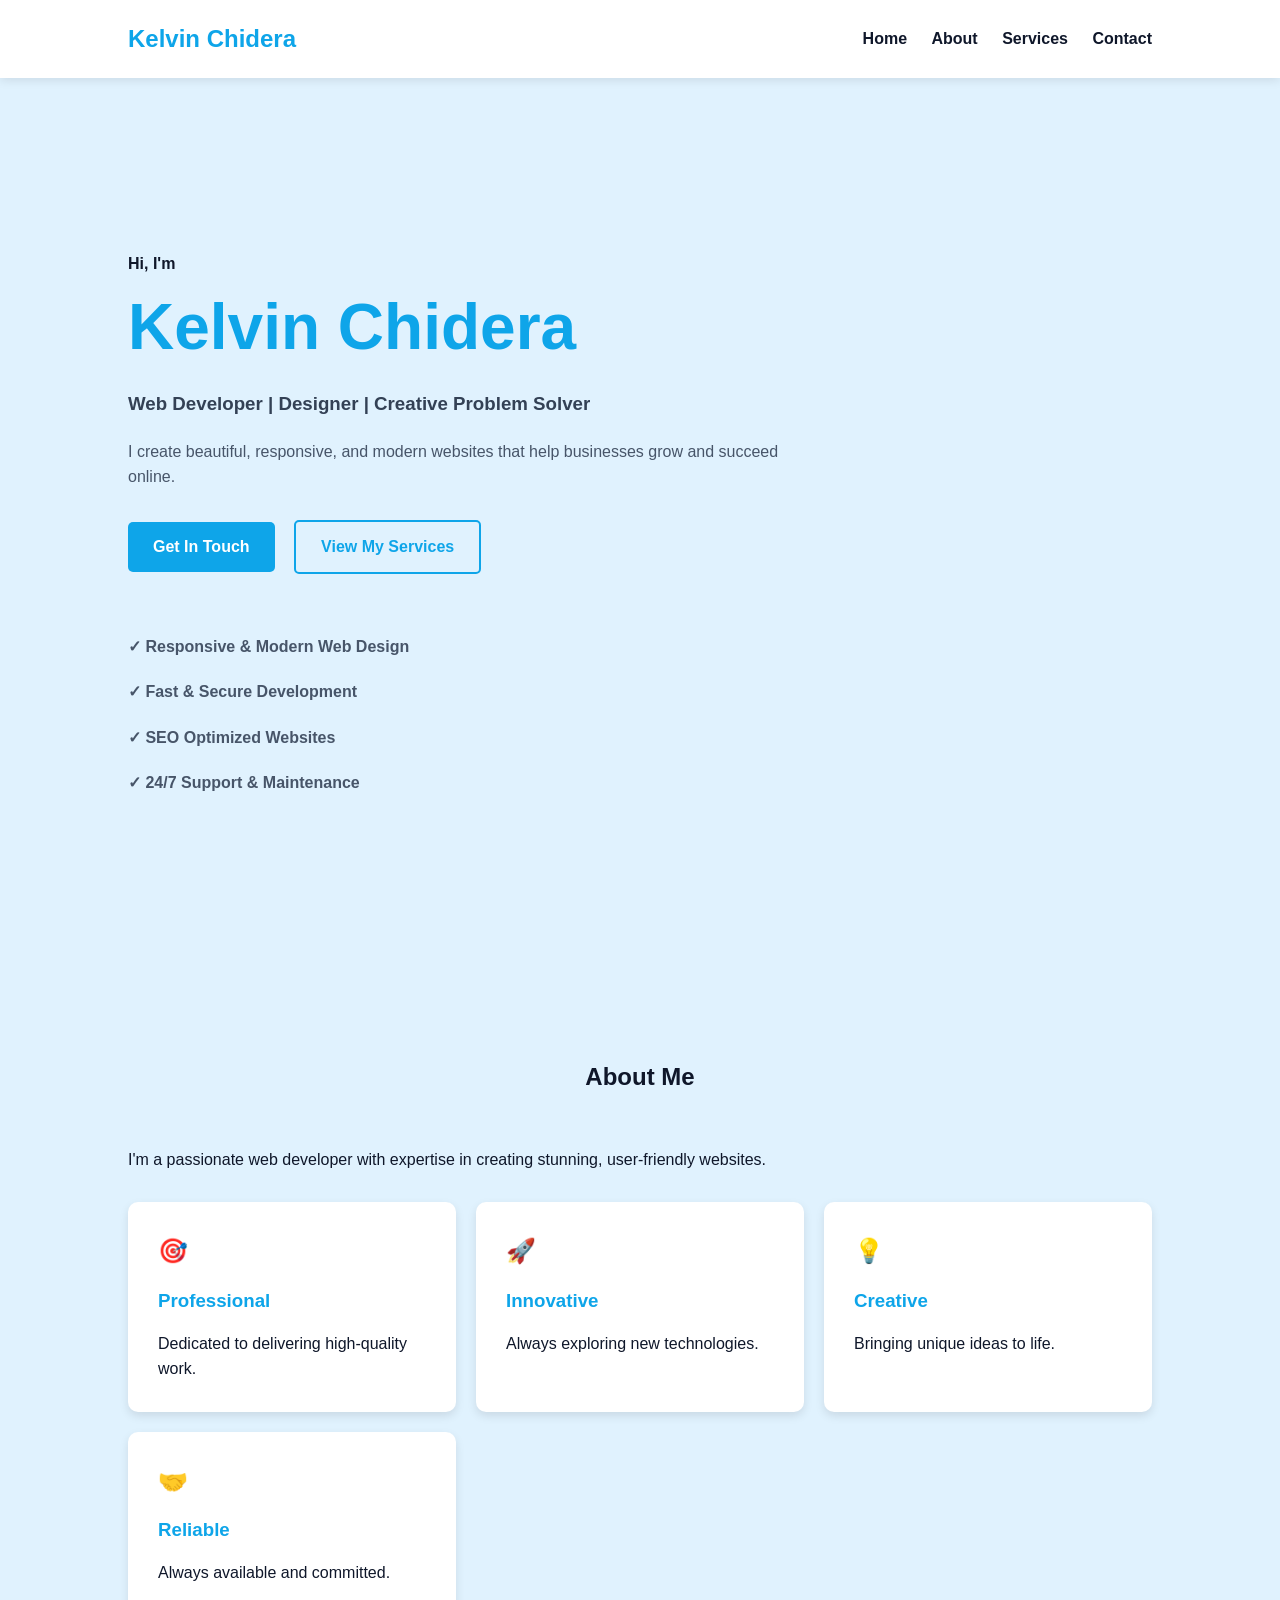
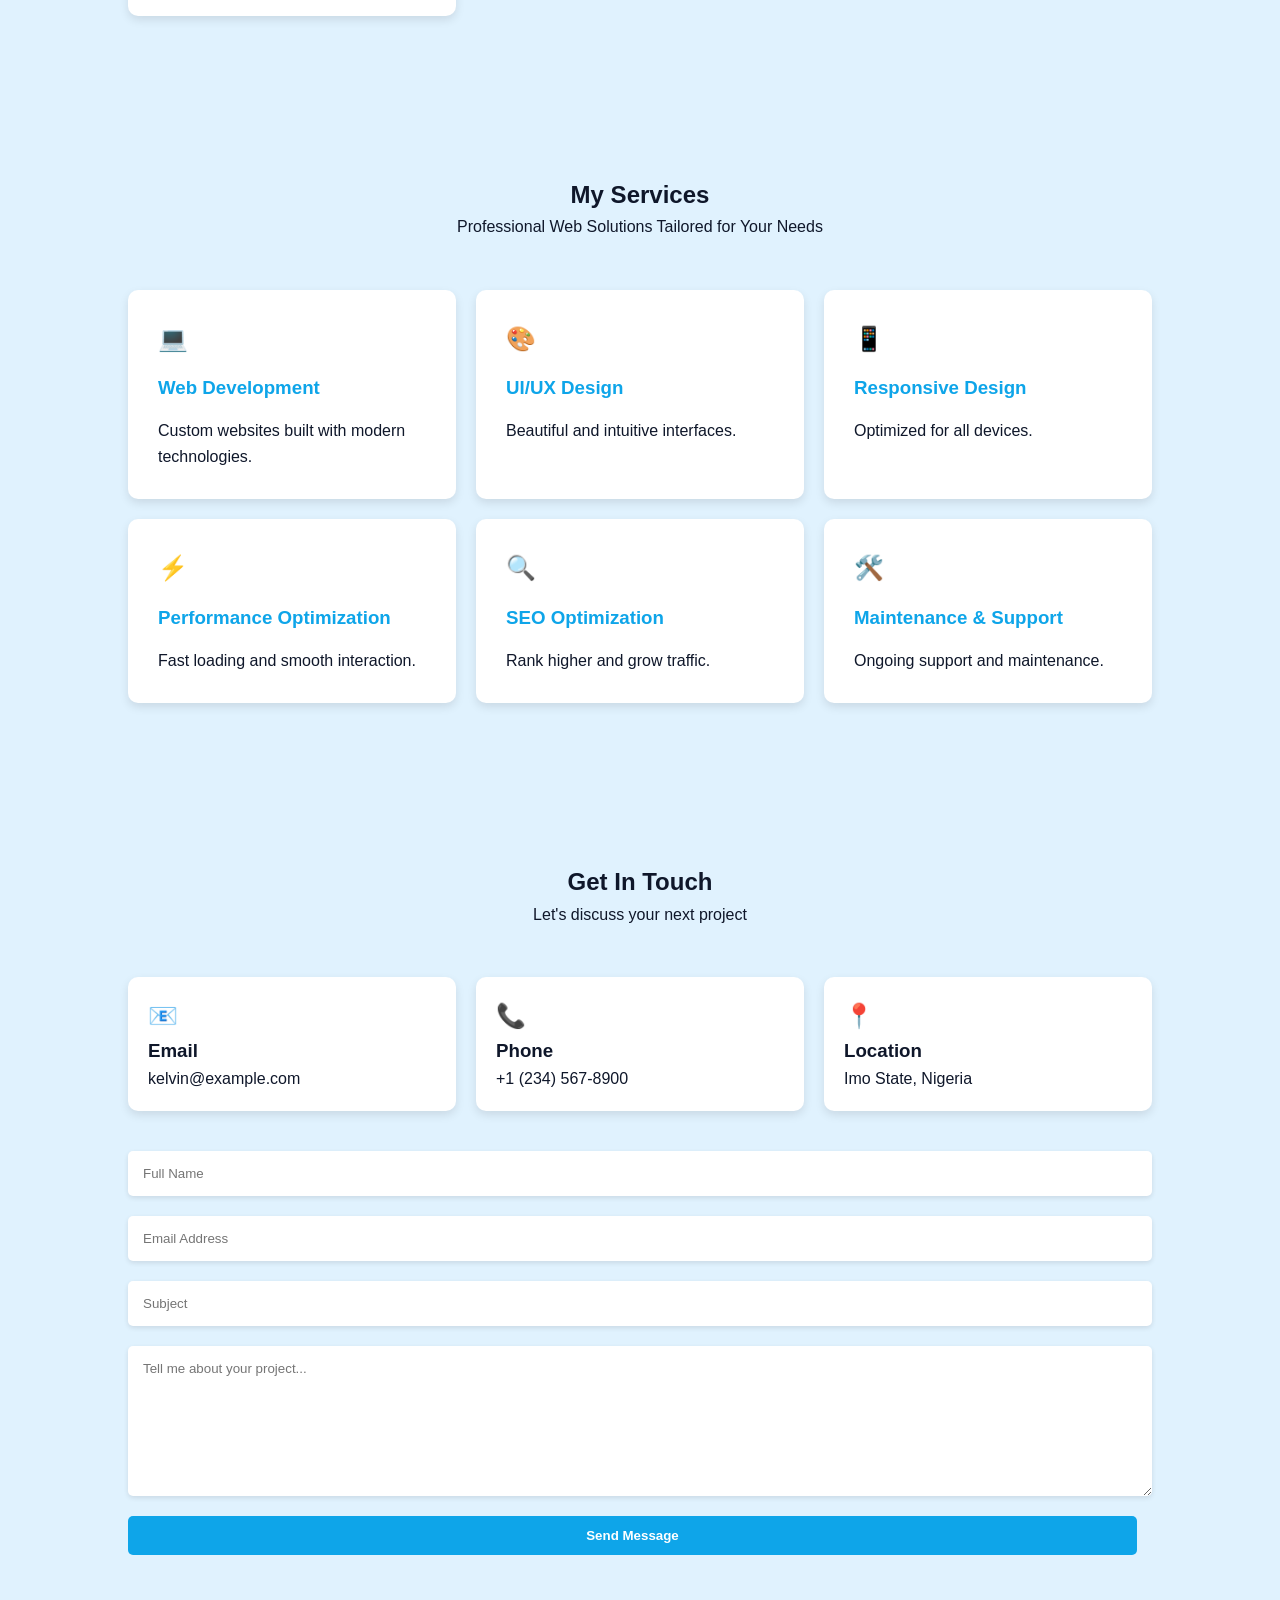
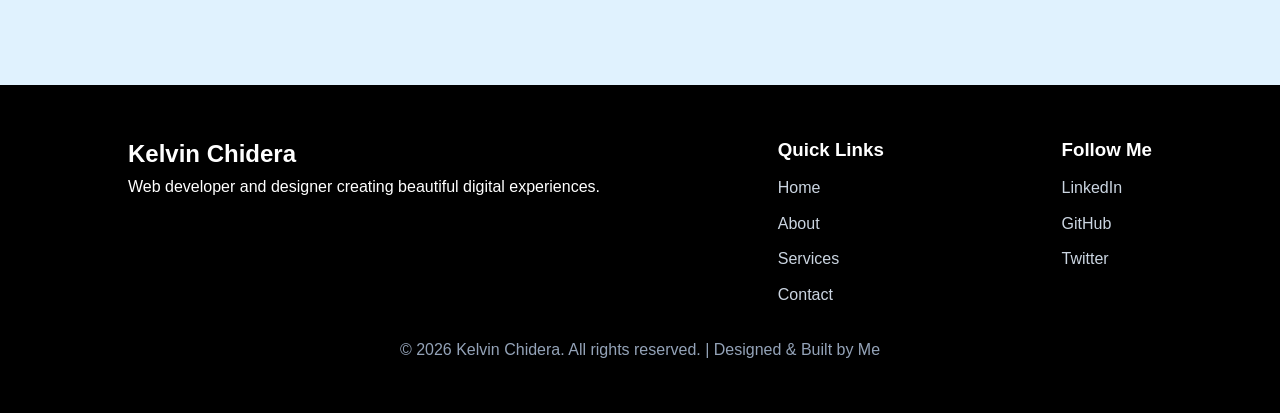
==== commit b4c94fd5: "Update styles and content in index.html" ====
--- a/kelvin-portfolio/index.html
+++ b/kelvin-portfolio/index.html
@@ -15,8 +15,8 @@
     }
 
     body{
-      background:#0f172a;
-      color:white;
+      background:#e0f2fe;
+      color:#0f172a;
       line-height:1.6;
     }
 
@@ -25,25 +25,26 @@
       justify-content:space-between;
       align-items:center;
       padding:20px 10%;
-      background:#111827;
+      background:white;
       position:sticky;
       top:0;
       z-index:1000;
+      box-shadow:0 2px 10px rgba(0,0,0,0.1);
     }
 
     header h2{
-      color:#38bdf8;
+      color:#0ea5e9;
     }
 
     nav a{
-      color:white;
       text-decoration:none;
       margin-left:20px;
-      transition:0.3s;
+      color:#0f172a;
+      font-weight:bold;
     }
 
     nav a:hover{
-      color:#38bdf8;
+      color:#0ea5e9;
     }
 
     .hero{
@@ -56,19 +57,18 @@
 
     .hero h1{
       font-size:4rem;
-      color:#38bdf8;
+      color:#0ea5e9;
     }
 
     .hero h3{
       margin-top:10px;
-      font-size:1.5rem;
-      color:#cbd5e1;
+      color:#334155;
     }
 
     .hero p{
       margin-top:20px;
       max-width:700px;
-      color:#94a3b8;
+      color:#475569;
     }
 
     .buttons{
@@ -78,8 +78,8 @@
     .btn{
       display:inline-block;
       padding:12px 25px;
-      background:#38bdf8;
-      color:black;
+      background:#0ea5e9;
+      color:white;
       text-decoration:none;
       border-radius:5px;
       margin-right:15px;
@@ -87,9 +87,9 @@
     }
 
     .btn-outline{
-      border:2px solid #38bdf8;
-      color:#38bdf8;
       background:transparent;
+      border:2px solid #0ea5e9;
+      color:#0ea5e9;
     }
 
     .features{
@@ -98,6 +98,7 @@
 
     .features p{
       margin-bottom:10px;
+      font-weight:bold;
     }
 
     section{
@@ -113,12 +114,14 @@
       display:grid;
       grid-template-columns:repeat(auto-fit,minmax(250px,1fr));
       gap:20px;
+      margin-top:30px;
     }
 
     .card{
-      background:#1e293b;
+      background:white;
       padding:30px;
       border-radius:10px;
+      box-shadow:0 4px 10px rgba(0,0,0,0.1);
       transition:0.3s;
     }
 
@@ -128,7 +131,7 @@
 
     .card h3{
       margin:15px 0;
-      color:#38bdf8;
+      color:#0ea5e9;
     }
 
     .contact-box{
@@ -139,9 +142,10 @@
     }
 
     .contact-card{
-      background:#1e293b;
+      background:white;
       padding:20px;
       border-radius:10px;
+      box-shadow:0 4px 10px rgba(0,0,0,0.1);
     }
 
     form{
@@ -156,17 +160,23 @@
       border:none;
       border-radius:5px;
       outline:none;
-      background:#1e293b;
-      color:white;
+      background:white;
+      box-shadow:0 2px 5px rgba(0,0,0,0.1);
     }
 
     textarea{
       height:150px;
     }
 
+    button{
+      border:none;
+      cursor:pointer;
+    }
+
     footer{
-      background:#111827;
-      padding:40px 10%;
+      background:black;
+      color:white;
+      padding:50px 10%;
       margin-top:50px;
     }
 
@@ -184,19 +194,42 @@
       margin-top:10px;
     }
 
+    footer a:hover{
+      color:#0ea5e9;
+    }
+
     .copyright{
       text-align:center;
       margin-top:30px;
       color:#94a3b8;
     }
 
+    @media(max-width:768px){
+
+      header{
+        flex-direction:column;
+      }
+
+      nav{
+        margin-top:15px;
+      }
+
+      .hero h1{
+        font-size:2.5rem;
+      }
+
+    }
+
   </style>
+
 </head>
 
 <body>
 
   <!-- HEADER -->
+
   <header>
+
     <h2>Kelvin Chidera</h2>
 
     <nav>
@@ -205,16 +238,20 @@
       <a href="#services">Services</a>
       <a href="#contact">Contact</a>
     </nav>
+
   </header>
 
-  <!-- HERO -->
+  <!-- HERO SECTION -->
+
   <section class="hero" id="home">
 
     <h4>Hi, I'm</h4>
 
     <h1>Kelvin Chidera</h1>
 
-    <h3>Web Developer | Designer | Creative Problem Solver</h3>
+    <h3>
+      Web Developer | Designer | Creative Problem Solver
+    </h3>
 
     <p>
       I create beautiful, responsive, and modern websites
@@ -222,23 +259,33 @@
     </p>
 
     <div class="buttons">
-      <a href="#contact" class="btn">Get In Touch</a>
+
+      <a href="#contact" class="btn">
+        Get In Touch
+      </a>
 
       <a href="#services" class="btn btn-outline">
         View My Services
       </a>
+
     </div>
 
     <div class="features">
+
       <p>✓ Responsive & Modern Web Design</p>
+
       <p>✓ Fast & Secure Development</p>
+
       <p>✓ SEO Optimized Websites</p>
+
       <p>✓ 24/7 Support & Maintenance</p>
+
     </div>
 
   </section>
 
   <!-- ABOUT -->
+
   <section id="about">
 
     <div class="section-title">
@@ -250,16 +297,13 @@
       stunning, user-friendly websites.
     </p>
 
-    <br><br>
-
     <div class="cards">
 
       <div class="card">
         <h1>🎯</h1>
         <h3>Professional</h3>
         <p>
-          Dedicated to delivering high-quality work
-          that exceeds expectations.
+          Dedicated to delivering high-quality work.
         </p>
       </div>
 
@@ -267,7 +311,7 @@
         <h1>🚀</h1>
         <h3>Innovative</h3>
         <p>
-          Always exploring new technologies and design trends.
+          Always exploring new technologies.
         </p>
       </div>
 
@@ -275,7 +319,7 @@
         <h1>💡</h1>
         <h3>Creative</h3>
         <p>
-          Bringing unique ideas to life with beautiful designs.
+          Bringing unique ideas to life.
         </p>
       </div>
 
@@ -283,7 +327,7 @@
         <h1>🤝</h1>
         <h3>Reliable</h3>
         <p>
-          Always available and committed to your success.
+          Always available and committed.
         </p>
       </div>
 
@@ -292,11 +336,15 @@
   </section>
 
   <!-- SERVICES -->
+
   <section id="services">
 
     <div class="section-title">
       <h2>My Services</h2>
-      <p>Professional Web Solutions Tailored for Your Needs</p>
+
+      <p>
+        Professional Web Solutions Tailored for Your Needs
+      </p>
     </div>
 
     <div class="cards">
@@ -313,7 +361,7 @@
         <h1>🎨</h1>
         <h3>UI/UX Design</h3>
         <p>
-          Beautiful and intuitive user interfaces.
+          Beautiful and intuitive interfaces.
         </p>
       </div>
 
@@ -321,7 +369,7 @@
         <h1>📱</h1>
         <h3>Responsive Design</h3>
         <p>
-          Optimized for all devices and screen sizes.
+          Optimized for all devices.
         </p>
       </div>
 
@@ -329,7 +377,7 @@
         <h1>⚡</h1>
         <h3>Performance Optimization</h3>
         <p>
-          Lightning-fast loading times and smooth interactions.
+          Fast loading and smooth interaction.
         </p>
       </div>
 
@@ -337,7 +385,7 @@
         <h1>🔍</h1>
         <h3>SEO Optimization</h3>
         <p>
-          Rank higher and drive more traffic.
+          Rank higher and grow traffic.
         </p>
       </div>
 
@@ -345,7 +393,7 @@
         <h1>🛠️</h1>
         <h3>Maintenance & Support</h3>
         <p>
-          Ongoing support and maintenance services.
+          Ongoing support and maintenance.
         </p>
       </div>
 
@@ -354,11 +402,15 @@
   </section>
 
   <!-- CONTACT -->
+
   <section id="contact">
 
     <div class="section-title">
+
       <h2>Get In Touch</h2>
+
       <p>Let's discuss your next project</p>
+
     </div>
 
     <div class="contact-box">
@@ -393,47 +445,58 @@
 
       <textarea placeholder="Tell me about your project..."></textarea>
 
-      <button class="btn">Send Message</button>
+      <button class="btn">
+        Send Message
+      </button>
 
     </form>
 
   </section>
 
   <!-- FOOTER -->
+
   <footer>
 
     <div class="footer-content">
 
       <div>
+
         <h2>Kelvin Chidera</h2>
 
         <p>
           Web developer and designer creating beautiful digital experiences.
         </p>
+
       </div>
 
       <div>
+
         <h3>Quick Links</h3>
 
         <a href="#home">Home</a>
         <a href="#about">About</a>
         <a href="#services">Services</a>
         <a href="#contact">Contact</a>
+
       </div>
 
       <div>
+
         <h3>Follow Me</h3>
 
         <a href="#">LinkedIn</a>
         <a href="#">GitHub</a>
         <a href="#">Twitter</a>
+
       </div>
 
     </div>
 
     <div class="copyright">
-      © 2026 Kelvin Chidera. All rights reserved. |
-      Designed & Built by Me
+
+      © 2026 Kelvin Chidera. All rights reserved.
+      | Designed & Built by Me
+
     </div>
 
   </footer>
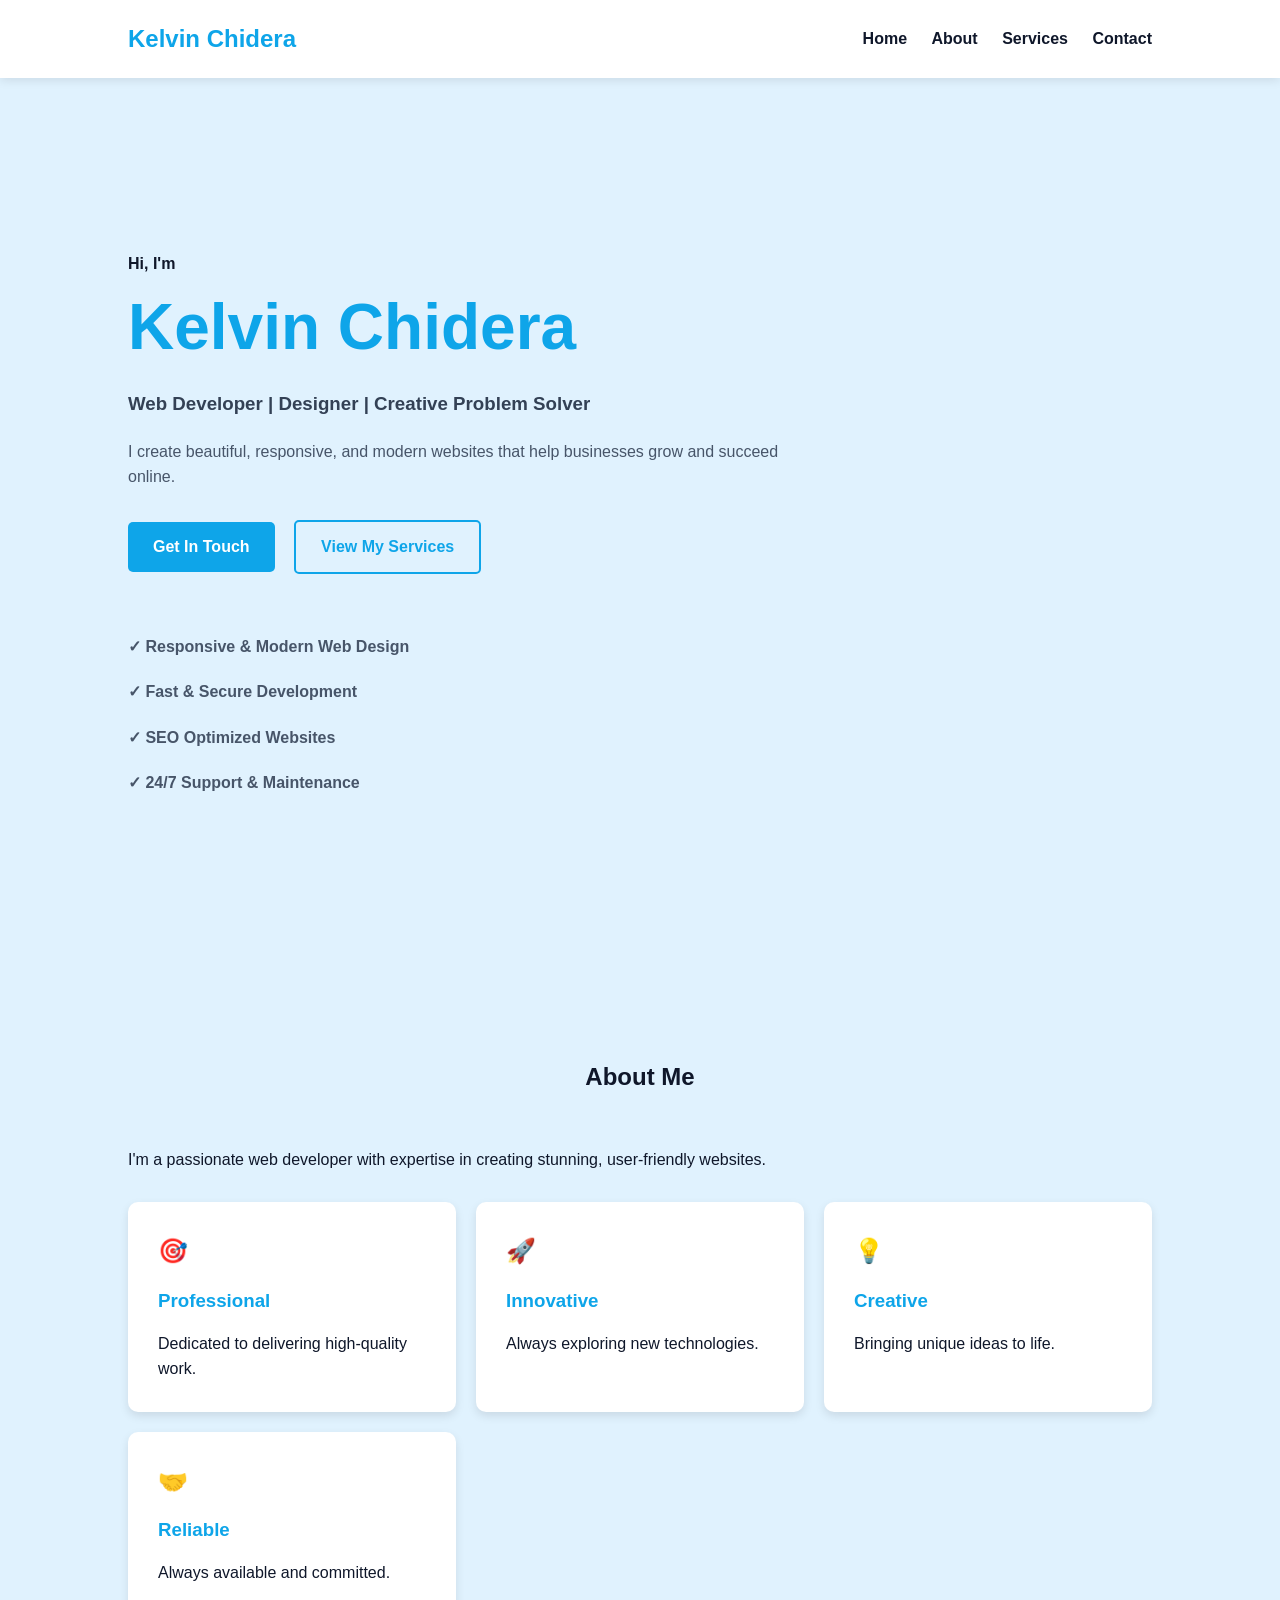
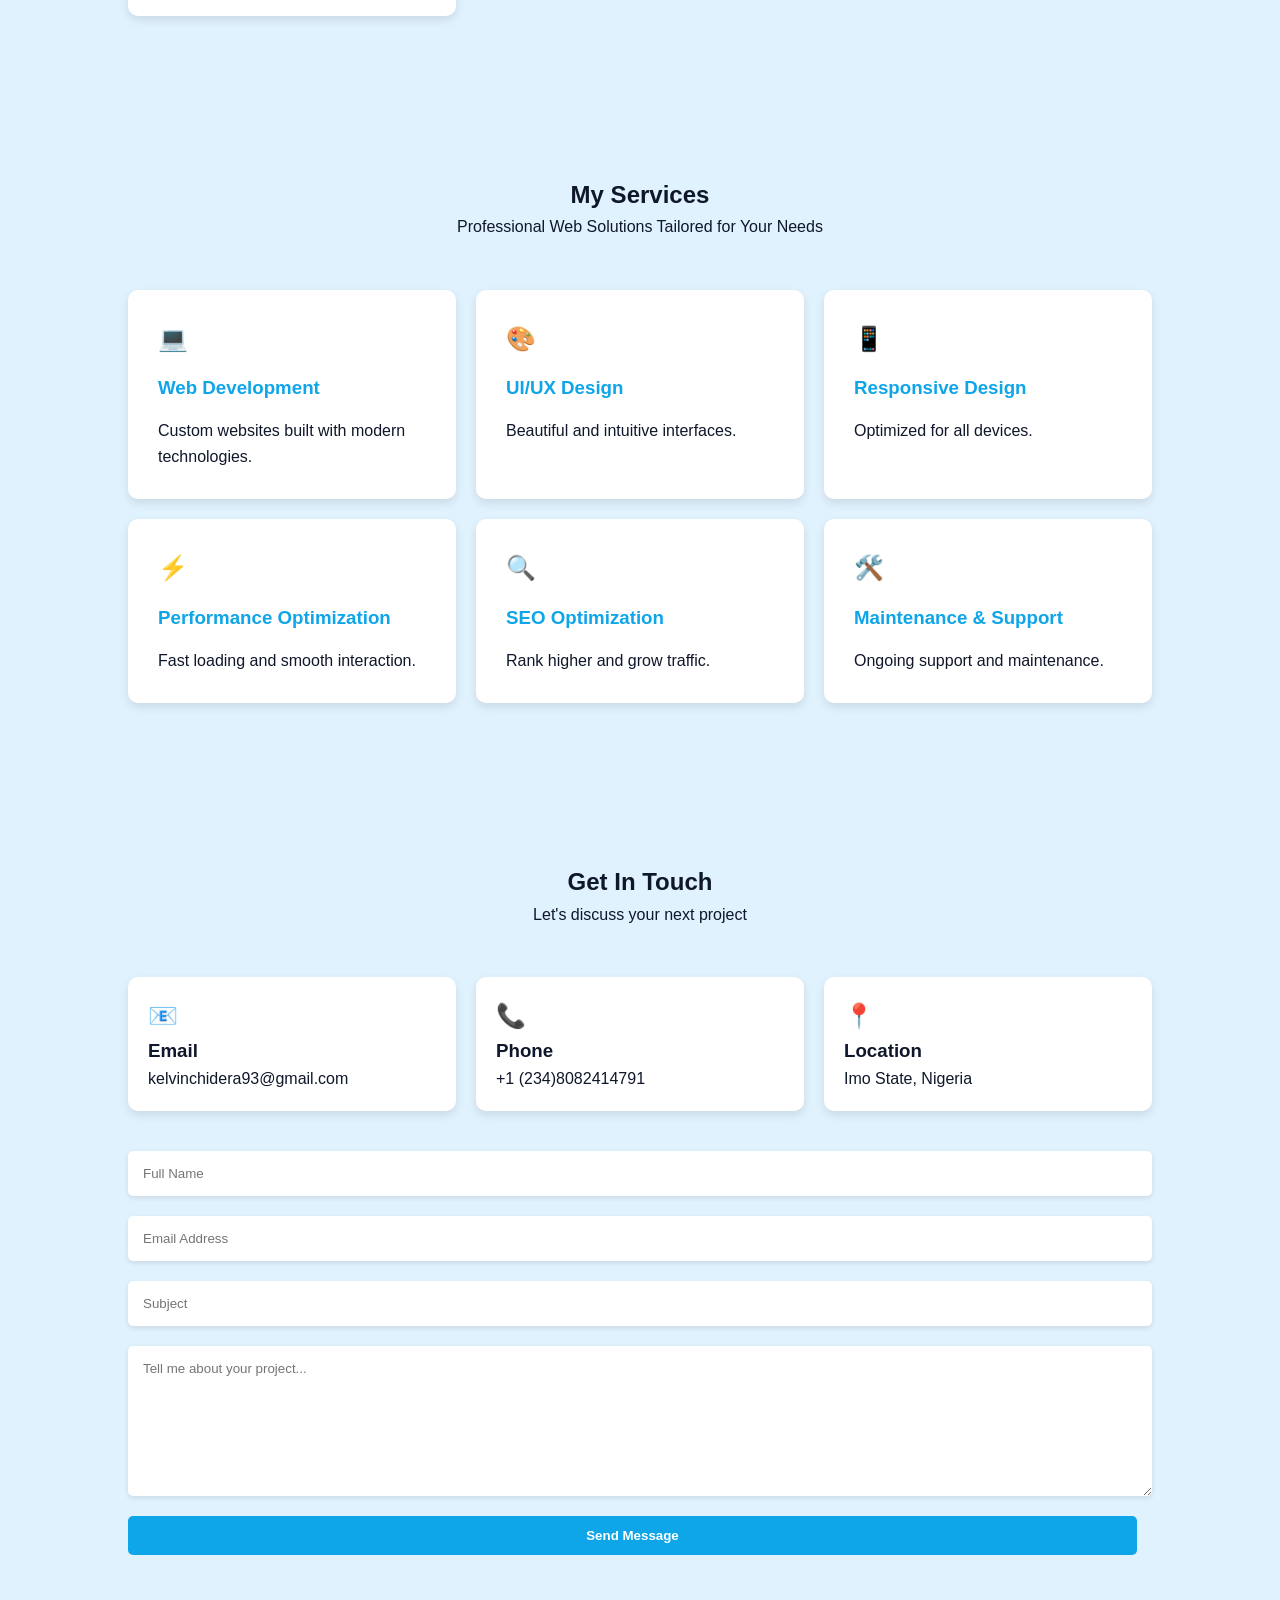
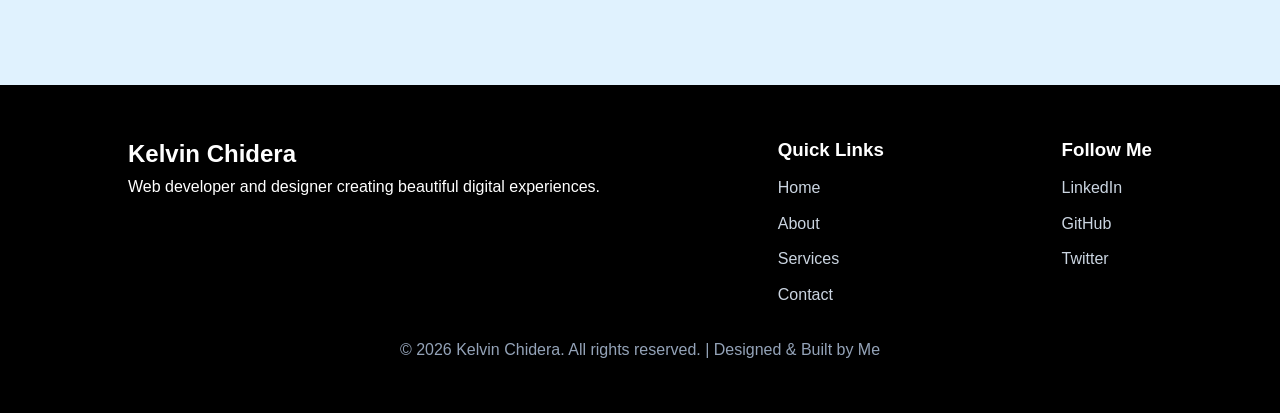
==== commit f7e78485: "Update contact information in index.html" ====
--- a/kelvin-portfolio/index.html
+++ b/kelvin-portfolio/index.html
@@ -418,13 +418,13 @@
       <div class="contact-card">
         <h1>📧</h1>
         <h3>Email</h3>
-        <p>kelvin@example.com</p>
+        <p>kelvinchidera93@gmail.com</p>
       </div>
 
       <div class="contact-card">
         <h1>📞</h1>
         <h3>Phone</h3>
-        <p>+1 (234) 567-8900</p>
+        <p>+1 (234)8082414791</p>
       </div>
 
       <div class="contact-card">
